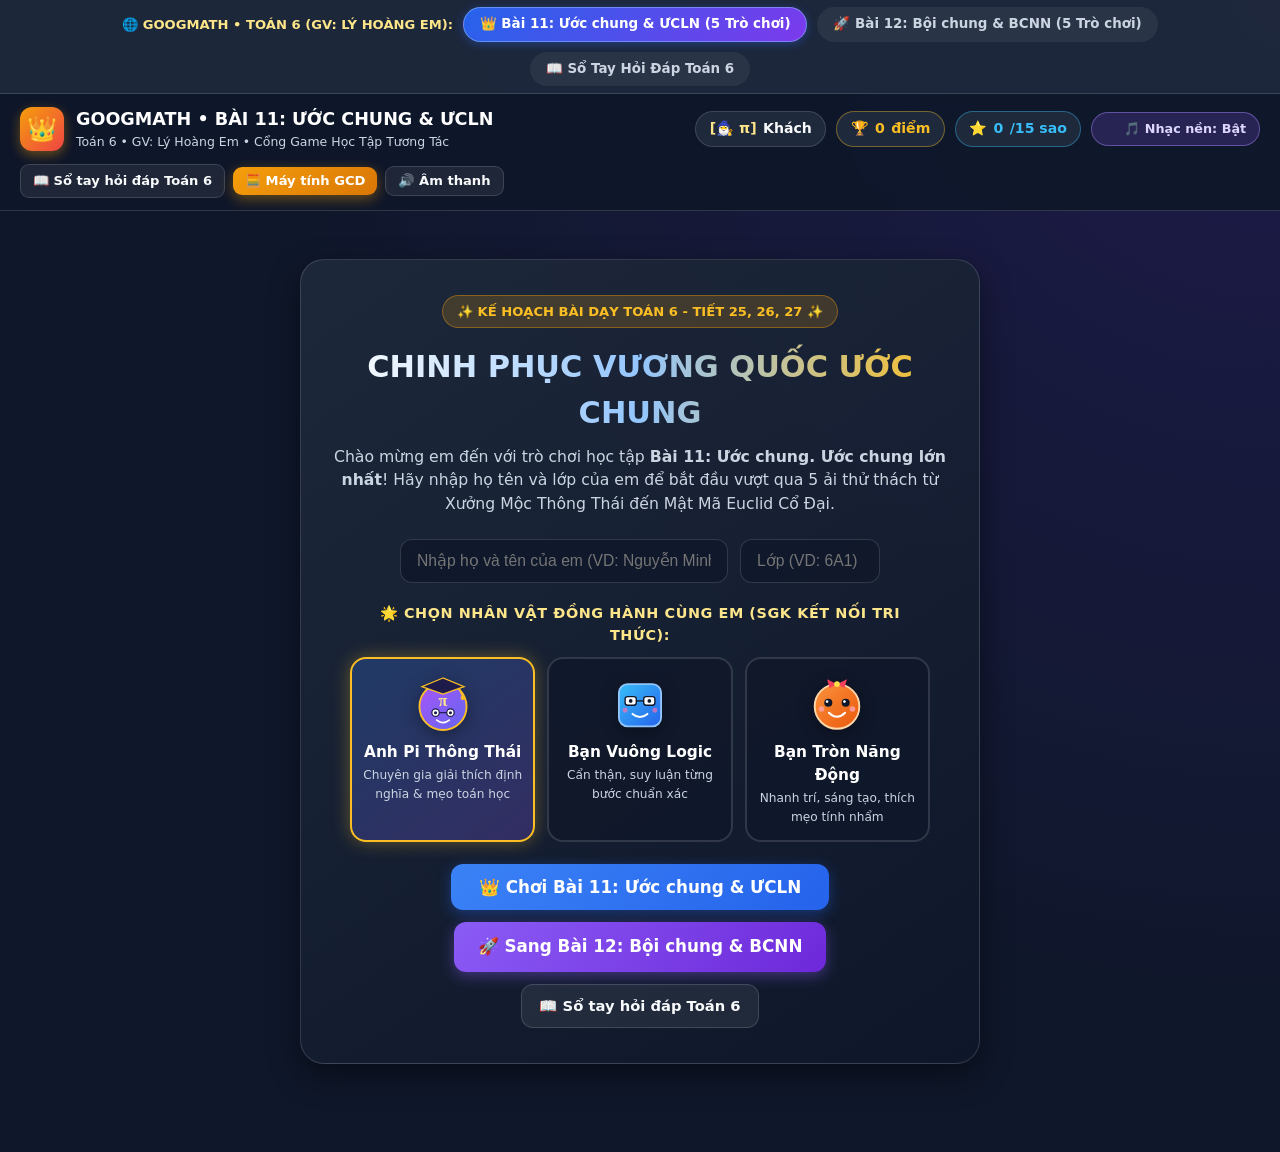
==== index.html @ f3b0d2ed "Deploy GOOGMATH Web App (Bài 11: ƯC, ƯCLN & Bài 12: BC, BCNN + Nhân vật Pi, Vuông, Tròn)" ====
<!DOCTYPE html>
<html lang="vi">
<head>
  <meta charset="UTF-8" />
  <meta name="viewport" content="width=device-width, initial-scale=1.0" />
  <title>GOOGMATH • Trò Chơi Toán 6 (Bài 11: Ước chung & ƯCLN | Bài 12: Bội chung & BCNN)</title>
  <link rel="stylesheet" href="styles.css" />
</head>
<body>
  <!-- Lesson Switcher Bar -->
  <nav class="lesson-switcher">
    <span style="font-size:0.82rem; color:#fde68a; font-weight:800;">🌐 GOOGMATH • TOÁN 6 (GV: LÝ HOÀNG EM):</span>
    <a href="index.html" class="lesson-tab active">👑 Bài 11: Ước chung & ƯCLN (5 Trò chơi)</a>
    <a href="bai12.html" class="lesson-tab">🚀 Bài 12: Bội chung & BCNN (5 Trò chơi)</a>
    <a href="sotay.html" class="lesson-tab">📖 Sổ Tay Hỏi Đáp Toán 6</a>
  </nav>

  <!-- Top HUD Bar -->
  <header class="hud-bar">
    <div class="brand" onclick="App.showMap()" style="cursor:pointer" title="Về Bản Đồ Chặng">
      <div class="brand-icon">👑</div>
      <div class="brand-text">
        <h1>GOOGMATH • BÀI 11: ƯỚC CHUNG & ƯCLN</h1>
        <p>Toán 6 • GV: Lý Hoàng Em • Cổng Game Học Tập Tương Tác</p>
      </div>
    </div>

    <div class="hud-stats">
      <div class="stat-pill" id="hud-player">👤 Khách</div>
      <div class="stat-pill score">🏆 <span id="hud-score">0</span> điểm</div>
      <div class="stat-pill stars">⭐ <span id="hud-stars">0</span>/15 sao</div>
      <div class="bgm-pill" id="bgm-pill" onclick="BGM.toggle()" title="Bật/Tắt nhạc nền của trò chơi">
        <div class="eq-bars">
          <span class="eq-bar"></span>
          <span class="eq-bar"></span>
          <span class="eq-bar"></span>
        </div>
        <span id="bgm-label">🎵 Nhạc nền: Bật</span>
      </div>
    </div>

    <div class="hud-actions">
      <a href="sotay.html" class="btn btn-outline btn-sm" style="text-decoration:none;">
        📖 Sổ tay hỏi đáp Toán 6
      </a>
      <button class="btn btn-accent btn-sm" onclick="App.toggleModal('casio-modal')">
        🧮 Máy tính GCD
      </button>
      <button class="btn btn-outline btn-sm" id="sound-toggle-btn" onclick="Sound.toggle()">
        🔊 Âm thanh
      </button>
    </div>
  </header>

  <!-- Main Content -->
  <main class="main-container">
    <!-- 1. Welcome / Login Screen -->
    <section id="screen-welcome" class="hero-card">
      <span class="hero-badge">✨ KẾ HOẠCH BÀI DẠY TOÁN 6 - TIẾT 25, 26, 27 ✨</span>
      <h2>CHINH PHỤC VƯƠNG QUỐC ƯỚC CHUNG</h2>
      <p>
        Chào mừng em đến với trò chơi học tập <strong>Bài 11: Ước chung. Ước chung lớn nhất</strong>!
        Hãy nhập họ tên và lớp của em để bắt đầu vượt qua 5 ải thử thách từ Xưởng Mộc Thông Thái đến Mật Mã Euclid Cổ Đại.
      </p>

      <div class="login-form">
        <input
          type="text"
          id="player-name-input"
          class="input-field"
          placeholder="Nhập họ và tên của em (VD: Nguyễn Minh An)..."
          maxlength="40"
        />
        <input
          type="text"
          id="player-class-input"
          class="input-field"
          placeholder="Lớp (VD: 6A1)"
          maxlength="12"
        />
      </div>

      <!-- Khung chọn nhân vật đồng hành Pi, Vuông, Tròn -->
      <div id="welcome-companion-slot"></div>

      <div style="display:flex; justify-content:center; gap:0.75rem; flex-wrap:wrap;">
        <button class="btn btn-primary" style="font-size:1.05rem; padding:0.8rem 1.75rem;" onclick="App.startGame()">
          👑 Chơi Bài 11: Ước chung & ƯCLN
        </button>
        <a href="bai12.html" class="btn btn-purple" style="font-size:1.05rem; padding:0.8rem 1.5rem; text-decoration:none;">
          🚀 Sang Bài 12: Bội chung & BCNN
        </a>
        <a href="sotay.html" class="btn btn-outline" style="text-decoration:none;">
          📖 Sổ tay hỏi đáp Toán 6
        </a>
      </div>
    </section>

    <!-- 2. World Map Screen -->
    <section id="screen-map" style="display:none;">
      <div class="map-header">
        <div>
          <h2 style="font-size:1.35rem; margin-bottom:0.2rem;">🗺️ Bản Đồ Bài 11: Ước Chung & ƯCLN (5 Trò Chơi)</h2>
          <p style="font-size:0.88rem; color:var(--text-muted);">
            Mỗi ải tương ứng với một hoạt động trong Kế hoạch bài dạy Bài 11 (SGK Toán 6 trang 44 – 48). Em có thể chuyển sang <strong>Bài 12</strong> bất cứ lúc nào!
          </p>
        </div>
        <div style="display:flex; gap:0.5rem; flex-wrap:wrap;">
          <a href="bai12.html" class="btn btn-purple btn-sm" style="text-decoration:none;">🚀 Chuyển sang Bài 12 (BC & BCNN)</a>
          <button class="btn btn-outline btn-sm" onclick="App.changePlayer()">✏️ Đổi tên & Nhân vật</button>
          <button class="btn btn-outline btn-sm" onclick="App.resetProgress()">🔄 Chơi lại từ đầu</button>
        </div>
      </div>

      <div class="quest-grid" id="quest-grid"></div>

      <!-- Certificate Container when all or some stages completed -->
      <div id="certificate-section"></div>
    </section>

    <!-- 3. Active Stage Screen -->
    <section id="screen-stage" class="stage-screen" style="display:none;">
      <div class="stage-topbar">
        <div style="display:flex; align-items:center; gap:0.65rem;">
          <button class="btn btn-outline btn-sm" onclick="App.showMap()">⬅ Bản đồ</button>
          <h2 id="stage-header-title" style="font-size:1.15rem;">Ải 1</h2>
        </div>
        <div class="stage-progress-pills" id="stage-sub-pills"></div>
      </div>

      <div id="stage-body"></div>
    </section>
  </main>

  <!-- Modal 1: Virtual Casio GCD Calculator (Năng lực số 5.2TC1b) -->
  <div class="modal-backdrop" id="casio-modal" onclick="if(event.target===this) App.toggleModal('casio-modal')">
    <div class="modal-card">
      <div style="display:flex; justify-content:space-between; align-items:center; margin-bottom:0.85rem;">
        <h3 style="color:#fbbf24;">🧮 Máy Tính Cầm Tay Ảo (Tìm nhanh ƯCLN - GCD)</h3>
        <button class="btn btn-outline btn-sm" onclick="App.toggleModal('casio-modal')">✖ Đóng</button>
      </div>
      <p style="font-size:0.86rem; color:var(--text-muted); margin-bottom:1rem;">
        <strong>Hướng dẫn Năng lực số (5.2TC1b):</strong> Trên máy tính cầm tay Casio fx-580VN X, để tìm <code>ƯCLN(a, b)</code> ta bấm <kbd>ALPHA</kbd> + <kbd>×</kbd> để hiện <code>GCD(</code>, sau đó nhập <code>a , b ) =</code>. Hãy thực hành ngay bên dưới!
      </p>

      <div class="casio-body">
        <div class="casio-header">
          <span><strong>CASIO</strong> fx-580VN X</span>
          <span>SIMULATOR • GCD</span>
        </div>
        <div class="casio-lcd">
          <div class="lcd-expr" id="casio-expr">GCD(36,84)</div>
          <div class="lcd-res" id="casio-res">12</div>
        </div>
        <div class="casio-keys">
          <button class="c-key gcd-btn" onclick="Casio.insert('GCD(')" title="ALPHA + × (GCD)">GCD(</button>
          <button class="c-key gcd-btn" onclick="Casio.insert(',')" title="Dấu phẩy ngăn cách">,</button>
          <button class="c-key" onclick="Casio.insert(')')">)</button>
          <button class="c-key ac-btn" onclick="Casio.clear()">AC</button>

          <button class="c-key" onclick="Casio.insert('7')">7</button>
          <button class="c-key" onclick="Casio.insert('8')">8</button>
          <button class="c-key" onclick="Casio.insert('9')">9</button>
          <button class="c-key" onclick="Casio.backspace()">⌫</button>

          <button class="c-key" onclick="Casio.insert('4')">4</button>
          <button class="c-key" onclick="Casio.insert('5')">5</button>
          <button class="c-key" onclick="Casio.insert('6')">6</button>
          <button class="c-key gcd-btn" onclick="Casio.quickExample(24,28)">VD 24,28</button>

          <button class="c-key" onclick="Casio.insert('1')">1</button>
          <button class="c-key" onclick="Casio.insert('2')">2</button>
          <button class="c-key" onclick="Casio.insert('3')">3</button>
          <button class="c-key gcd-btn" onclick="Casio.quickExample(72,96)">VD 72,96</button>

          <button class="c-key" onclick="Casio.insert('0')" style="grid-column: span 2;">0</button>
          <button class="c-key eq-btn" onclick="Casio.evaluate()" style="grid-column: span 2;">= KẾT QUẢ</button>
        </div>
      </div>
    </div>
  </div>

  <!-- Modal 2: Knowledge Handbook (Sổ tay kiến thức Bài 11) -->
  <div class="modal-backdrop" id="handbook-modal" onclick="if(event.target===this) App.toggleModal('handbook-modal')">
    <div class="modal-card">
      <div style="display:flex; justify-content:space-between; align-items:center; margin-bottom:0.85rem;">
        <h3 style="color:#60a5fa;">📖 Sổ Tay Kiến Thức Bài 11: Ước chung & ƯCLN</h3>
        <button class="btn btn-outline btn-sm" onclick="App.toggleModal('handbook-modal')">✖ Đóng</button>
      </div>

      <div style="font-size:0.92rem; display:flex; flex-direction:column; gap:0.85rem;">
        <div class="step-card">
          <h4>1. Ước chung (ƯC) và Ước chung lớn nhất (ƯCLN)</h4>
          <p>• <strong>Ước chung</strong> của hai hay nhiều số là ước của tất cả các số đó.</p>
          <p>• <strong>Ước chung lớn nhất</strong> của hai hay nhiều số là số lớn nhất trong tập hợp các ước chung của các số đó.</p>
          <p>• <strong>Trường hợp đặc biệt:</strong></p>
          <p>&nbsp;&nbsp;+ Nếu <code>a ⋮ b</code> thì <code>ƯCLN(a, b) = b</code> (Ví dụ: <code>ƯCLN(90, 10) = 10</code>).</p>
          <p>&nbsp;&nbsp;+ <code>ƯCLN(a, 1) = 1</code> và <code>ƯCLN(a, b, 1) = 1</code>.</p>
        </div>

        <div class="step-card">
          <h4>2. Ba bước tìm ƯCLN bằng cách phân tích ra thừa số nguyên tố</h4>
          <p>• <strong>Bước 1:</strong> Phân tích mỗi số ra thừa số nguyên tố.</p>
          <p>• <strong>Bước 2:</strong> Chọn ra các thừa số nguyên tố <strong>chung</strong>.</p>
          <p>• <strong>Bước 3:</strong> Lập tích các thừa số đã chọn, mỗi thừa số lấy với <strong>số mũ nhỏ nhất</strong> của nó. Tích đó là ƯCLN phải tìm.</p>
          <p style="margin-top:0.35rem; color:#fbbf24;">💡 <em>Cách tìm ƯC từ ƯCLN:</em> Tìm ƯCLN rồi tìm các ước của ƯCLN đó!</p>
        </div>

        <div class="step-card">
          <h4>3. Rút gọn về phân số tối giản & Hai số nguyên tố cùng nhau</h4>
          <p>• Hai số có <code>ƯCLN(a, b) = 1</code> gọi là <strong>hai số nguyên tố cùng nhau</strong>.</p>
          <p>• Phân số <code>a/b</code> là <strong>phân số tối giản</strong> nếu <code>ƯCLN(a, b) = 1</code>.</p>
          <p>• Để đưa một phân số chưa tối giản về tối giản, ta <strong>chia cả tử và mẫu cho ƯCLN của chúng</strong>.</p>
        </div>
      </div>
    </div>
  </div>

  <script src="characters.js"></script>
  <script src="game.js"></script>
</body>
</html>
---- styles.css ----
:root {
  --bg-dark: #0f172a;
  --bg-card: #1e293b;
  --bg-card-light: #334155;
  --primary: #3b82f6;
  --primary-hover: #2563eb;
  --accent: #f59e0b;
  --accent-hover: #d97706;
  --success: #10b981;
  --danger: #ef4444;
  --purple: #8b5cf6;
  --cyan: #06b6d4;
  --text-main: #f8fafc;
  --text-muted: #cbd5e1;
  --border-color: rgba(255, 255, 255, 0.14);
  --shadow-lg: 0 12px 32px rgba(0, 0, 0, 0.45);
  --radius-lg: 18px;
  --radius-md: 12px;
}

* {
  box-sizing: border-box;
  margin: 0;
  padding: 0;
}

body {
  font-family: 'Segoe UI', system-ui, -apple-system, sans-serif;
  background: radial-gradient(circle at top right, #1e1b4b, #0f172a 60%);
  color: var(--text-main);
  min-height: 100vh;
  line-height: 1.5;
  overflow-x: hidden;
}

/* Header / HUD */
.hud-bar {
  position: sticky;
  top: 0;
  z-index: 100;
  background: rgba(15, 23, 42, 0.92);
  backdrop-filter: blur(12px);
  border-bottom: 1px solid var(--border-color);
  padding: 0.75rem 1.25rem;
  display: flex;
  align-items: center;
  justify-content: space-between;
  flex-wrap: wrap;
  gap: 0.75rem;
}

.brand {
  display: flex;
  align-items: center;
  gap: 0.75rem;
}

.brand-icon {
  width: 44px;
  height: 44px;
  border-radius: 12px;
  background: linear-gradient(135deg, #f59e0b, #ef4444);
  display: flex;
  align-items: center;
  justify-content: center;
  font-size: 1.5rem;
  box-shadow: 0 4px 12px rgba(245, 158, 11, 0.4);
}

.brand-text h1 {
  font-size: 1.1rem;
  font-weight: 800;
  color: #fff;
}

.brand-text p {
  font-size: 0.78rem;
  color: var(--text-muted);
}

.hud-stats {
  display: flex;
  align-items: center;
  gap: 0.6rem;
  flex-wrap: wrap;
}

.stat-pill {
  background: var(--bg-card);
  border: 1px solid var(--border-color);
  padding: 0.4rem 0.85rem;
  border-radius: 999px;
  font-size: 0.88rem;
  font-weight: 700;
  display: flex;
  align-items: center;
  gap: 0.4rem;
}

.stat-pill.score {
  color: #fbbf24;
  border-color: rgba(251, 191, 36, 0.4);
}

.stat-pill.stars {
  color: #38bdf8;
  border-color: rgba(56, 189, 248, 0.4);
}

.hud-actions {
  display: flex;
  align-items: center;
  gap: 0.5rem;
}

.btn {
  border: none;
  cursor: pointer;
  font-family: inherit;
  font-weight: 700;
  border-radius: var(--radius-md);
  padding: 0.6rem 1.1rem;
  font-size: 0.92rem;
  transition: all 0.2s ease;
  display: inline-flex;
  align-items: center;
  justify-content: center;
  gap: 0.45rem;
  color: #fff;
}

.btn:active {
  transform: translateY(1px);
}

.btn-primary {
  background: linear-gradient(135deg, #3b82f6, #2563eb);
  box-shadow: 0 4px 14px rgba(37, 99, 235, 0.4);
}

.btn-primary:hover {
  background: linear-gradient(135deg, #60a5fa, #3b82f6);
}

.btn-accent {
  background: linear-gradient(135deg, #f59e0b, #d97706);
  box-shadow: 0 4px 14px rgba(245, 158, 11, 0.4);
}

.btn-accent:hover {
  background: linear-gradient(135deg, #fbbf24, #f59e0b);
}

.btn-success {
  background: linear-gradient(135deg, #10b981, #059669);
  box-shadow: 0 4px 14px rgba(16, 185, 129, 0.4);
}

.btn-purple {
  background: linear-gradient(135deg, #8b5cf6, #6d28d9);
  box-shadow: 0 4px 14px rgba(139, 92, 246, 0.4);
}

.btn-outline {
  background: rgba(255, 255, 255, 0.07);
  border: 1px solid var(--border-color);
  color: var(--text-main);
}

.btn-outline:hover {
  background: rgba(255, 255, 255, 0.15);
}

.btn-sm {
  padding: 0.4rem 0.75rem;
  font-size: 0.82rem;
  border-radius: 9px;
}

/* Main Container */
.main-container {
  max-width: 1080px;
  margin: 0 auto;
  padding: 1.5rem 1rem 4rem;
}

/* Welcome / Login Screen */
.hero-card {
  background: linear-gradient(145deg, rgba(30, 41, 59, 0.95), rgba(15, 23, 42, 0.95));
  border: 1px solid var(--border-color);
  border-radius: 24px;
  padding: 2.2rem 1.8rem;
  box-shadow: var(--shadow-lg);
  text-align: center;
  max-width: 680px;
  margin: 1.5rem auto;
  position: relative;
  overflow: hidden;
}

.hero-badge {
  display: inline-block;
  background: rgba(245, 158, 11, 0.18);
  color: #fbbf24;
  border: 1px solid rgba(245, 158, 11, 0.4);
  padding: 0.35rem 0.9rem;
  border-radius: 999px;
  font-size: 0.82rem;
  font-weight: 700;
  margin-bottom: 1rem;
}

.hero-card h2 {
  font-size: 1.9rem;
  margin-bottom: 0.6rem;
  background: linear-gradient(90deg, #fff, #93c5fd, #fbbf24);
  -webkit-background-clip: text;
  -webkit-text-fill-color: transparent;
}

.hero-card p {
  color: var(--text-muted);
  margin-bottom: 1.5rem;
  font-size: 0.98rem;
}

.login-form {
  display: grid;
  grid-template-columns: 1fr 140px;
  gap: 0.75rem;
  max-width: 480px;
  margin: 0 auto 1.25rem;
}

@media (max-width: 520px) {
  .login-form {
    grid-template-columns: 1fr;
  }
}

.input-field {
  background: rgba(15, 23, 42, 0.8);
  border: 1.5px solid var(--border-color);
  color: #fff;
  padding: 0.75rem 1rem;
  border-radius: var(--radius-md);
  font-size: 0.98rem;
  outline: none;
  transition: border-color 0.2s;
}

.input-field:focus {
  border-color: var(--primary);
}

/* World Map / Quest Nodes */
.map-header {
  display: flex;
  align-items: center;
  justify-content: space-between;
  flex-wrap: wrap;
  gap: 1rem;
  margin-bottom: 1.25rem;
  background: rgba(30, 41, 59, 0.75);
  padding: 1rem 1.25rem;
  border-radius: var(--radius-lg);
  border: 1px solid var(--border-color);
}

.quest-grid {
  display: grid;
  grid-template-columns: repeat(auto-fit, minmax(290px, 1fr));
  gap: 1.15rem;
}

.quest-card {
  background: var(--bg-card);
  border: 1.5px solid var(--border-color);
  border-radius: var(--radius-lg);
  padding: 1.35rem;
  display: flex;
  flex-direction: column;
  justify-content: space-between;
  transition: transform 0.22s ease, border-color 0.22s ease, box-shadow 0.22s ease;
  position: relative;
  overflow: hidden;
}

.quest-card:hover {
  transform: translateY(-4px);
  border-color: rgba(96, 165, 250, 0.6);
  box-shadow: 0 10px 25px rgba(0, 0, 0, 0.35);
}

.quest-card.completed {
  border-color: rgba(16, 185, 129, 0.6);
}

.quest-top {
  display: flex;
  align-items: flex-start;
  justify-content: space-between;
  gap: 0.75rem;
  margin-bottom: 0.85rem;
}

.quest-icon {
  width: 52px;
  height: 52px;
  border-radius: 14px;
  display: flex;
  align-items: center;
  justify-content: center;
  font-size: 1.7rem;
  flex-shrink: 0;
}

.quest-tag {
  font-size: 0.73rem;
  font-weight: 800;
  text-transform: uppercase;
  letter-spacing: 0.04em;
  padding: 0.25rem 0.65rem;
  border-radius: 999px;
  background: rgba(255, 255, 255, 0.08);
  color: #93c5fd;
}

.quest-title {
  font-size: 1.15rem;
  font-weight: 800;
  margin-bottom: 0.4rem;
}

.quest-desc {
  font-size: 0.88rem;
  color: var(--text-muted);
  margin-bottom: 1rem;
}

.quest-footer {
  display: flex;
  align-items: center;
  justify-content: space-between;
  padding-top: 0.85rem;
  border-top: 1px solid rgba(255, 255, 255, 0.08);
}

.star-display {
  font-size: 1.1rem;
  letter-spacing: 2px;
}

/* Stage Screen */
.stage-screen {
  background: var(--bg-card);
  border: 1px solid var(--border-color);
  border-radius: 22px;
  padding: 1.5rem;
  box-shadow: var(--shadow-lg);
}

.stage-topbar {
  display: flex;
  align-items: center;
  justify-content: space-between;
  flex-wrap: wrap;
  gap: 0.75rem;
  padding-bottom: 1rem;
  margin-bottom: 1.25rem;
  border-bottom: 1px solid var(--border-color);
}

.stage-progress-pills {
  display: flex;
  gap: 0.4rem;
  flex-wrap: wrap;
}

.sub-pill {
  padding: 0.3rem 0.75rem;
  border-radius: 999px;
  font-size: 0.8rem;
  font-weight: 700;
  background: rgba(255, 255, 255, 0.07);
  color: var(--text-muted);
  cursor: pointer;
  border: 1px solid transparent;
}

.sub-pill.active {
  background: rgba(59, 130, 246, 0.25);
  color: #93c5fd;
  border-color: #3b82f6;
}

.sub-pill.done {
  background: rgba(16, 185, 129, 0.22);
  color: #6ee7b7;
  border-color: #10b981;
}

/* Story / Instruction Box */
.story-box {
  background: rgba(15, 23, 42, 0.65);
  border-left: 4px solid var(--accent);
  border-radius: var(--radius-md);
  padding: 1rem 1.2rem;
  margin-bottom: 1.25rem;
}

.story-box h3 {
  font-size: 1.08rem;
  color: #fbbf24;
  margin-bottom: 0.35rem;
  display: flex;
  align-items: center;
  gap: 0.45rem;
}

.story-box p {
  font-size: 0.95rem;
  color: #e2e8f0;
}

/* Interactive Wood Cutter (Stage 1) */
.wood-workshop {
  background: rgba(15, 23, 42, 0.75);
  border: 1px solid var(--border-color);
  border-radius: var(--radius-lg);
  padding: 1.25rem;
  margin-bottom: 1.25rem;
}

.saw-selector {
  display: flex;
  flex-wrap: wrap;
  gap: 0.55rem;
  margin: 0.75rem 0 1.25rem;
}

.saw-btn {
  background: #334155;
  border: 2px solid rgba(255, 255, 255, 0.15);
  color: #fff;
  padding: 0.55rem 0.95rem;
  border-radius: 10px;
  font-weight: 700;
  cursor: pointer;
  transition: all 0.18s;
}

.saw-btn:hover {
  border-color: #fbbf24;
  transform: translateY(-2px);
}

.saw-btn.selected {
  background: linear-gradient(135deg, #f59e0b, #d97706);
  border-color: #fde68a;
}

.saw-btn.valid-found {
  border-color: #10b981;
  box-shadow: 0 0 10px rgba(16, 185, 129, 0.35);
}

.log-row {
  margin-bottom: 1rem;
}

.log-label {
  font-size: 0.9rem;
  font-weight: 700;
  margin-bottom: 0.35rem;
  display: flex;
  justify-content: space-between;
}

.wood-bar {
  display: flex;
  height: 44px;
  background: #451a03;
  border-radius: 8px;
  overflow: hidden;
  border: 2px solid #78350f;
}

.wood-piece {
  background: linear-gradient(180deg, #d97706, #b45309);
  border-right: 2px dashed #fde68a;
  display: flex;
  align-items: center;
  justify-content: center;
  font-size: 0.78rem;
  font-weight: 800;
  color: #fffbeb;
  transition: all 0.3s ease;
}

.wood-rem {
  background: repeating-linear-gradient(
    45deg,
    #dc2626,
    #dc2626 8px,
    #991b1b 8px,
    #991b1b 16px
  );
  display: flex;
  align-items: center;
  justify-content: center;
  font-size: 0.75rem;
  font-weight: 800;
  color: #fff;
}

/* Number Chips & Venn Diagram (Stage 2) */
.chip-grid {
  display: flex;
  flex-wrap: wrap;
  gap: 0.55rem;
  margin: 0.75rem 0 1.1rem;
}

.num-chip {
  min-width: 48px;
  height: 44px;
  padding: 0 0.75rem;
  border-radius: 11px;
  background: #334155;
  border: 2px solid rgba(255, 255, 255, 0.15);
  color: #fff;
  font-weight: 800;
  font-size: 1rem;
  display: inline-flex;
  align-items: center;
  justify-content: center;
  cursor: pointer;
  user-select: none;
  transition: all 0.15s;
}

.num-chip:hover {
  border-color: #60a5fa;
  transform: scale(1.05);
}

.num-chip.active {
  background: linear-gradient(135deg, #3b82f6, #1d4ed8);
  border-color: #93c5fd;
  box-shadow: 0 0 12px rgba(59, 130, 246, 0.5);
}

.num-chip.common-active {
  background: linear-gradient(135deg, #f59e0b, #b45309);
  border-color: #fde68a;
}

/* Prime Factorization Lab (Stage 3) */
.step-card {
  background: rgba(15, 23, 42, 0.65);
  border: 1px solid var(--border-color);
  border-radius: var(--radius-md);
  padding: 1.1rem;
  margin-bottom: 1rem;
}

.step-card h4 {
  color: #93c5fd;
  margin-bottom: 0.6rem;
  font-size: 1rem;
}

.formula-row {
  display: flex;
  align-items: center;
  flex-wrap: wrap;
  gap: 0.5rem;
  font-size: 1.1rem;
  font-weight: 700;
  margin: 0.5rem 0;
}

.exp-input {
  width: 64px;
  text-align: center;
  padding: 0.45rem;
  border-radius: 8px;
  border: 2px solid #475569;
  background: #0f172a;
  color: #fbbf24;
  font-size: 1rem;
  font-weight: 800;
}

.exp-input:focus {
  border-color: #3b82f6;
  outline: none;
}

/* Multiple Choice Options */
.options-grid {
  display: grid;
  grid-template-columns: repeat(auto-fit, minmax(220px, 1fr));
  gap: 0.75rem;
  margin: 1rem 0;
}

.option-btn {
  background: rgba(51, 65, 85, 0.7);
  border: 2px solid var(--border-color);
  color: #fff;
  padding: 0.9rem 1rem;
  border-radius: var(--radius-md);
  font-size: 0.98rem;
  font-weight: 700;
  text-align: left;
  cursor: pointer;
  transition: all 0.18s;
}

.option-btn:hover:not(:disabled) {
  border-color: #60a5fa;
  background: rgba(59, 130, 246, 0.18);
}

.option-btn.selected {
  border-color: #3b82f6;
  background: rgba(59, 130, 246, 0.28);
}

.option-btn.correct {
  border-color: #10b981;
  background: rgba(16, 185, 129, 0.25);
}

.option-btn.wrong {
  border-color: #ef4444;
  background: rgba(239, 68, 68, 0.25);
}

/* Feedback Banner */
.feedback-box {
  margin-top: 1rem;
  padding: 1rem 1.2rem;
  border-radius: var(--radius-md);
  font-weight: 600;
  display: none;
}

.feedback-box.show {
  display: block;
  animation: fadeIn 0.25s ease;
}

.feedback-box.ok {
  background: rgba(16, 185, 129, 0.18);
  border: 1px solid #10b981;
  color: #a7f3d0;
}

.feedback-box.err {
  background: rgba(239, 68, 68, 0.18);
  border: 1px solid #ef4444;
  color: #fecaca;
}

/* Modals (Casio GCD Calculator & Handbook) */
.modal-backdrop {
  position: fixed;
  inset: 0;
  background: rgba(0, 0, 0, 0.72);
  backdrop-filter: blur(5px);
  z-index: 200;
  display: none;
  align-items: center;
  justify-content: center;
  padding: 1rem;
}

.modal-backdrop.open {
  display: flex;
}

.modal-card {
  background: #1e293b;
  border: 1px solid var(--border-color);
  border-radius: 20px;
  max-width: 560px;
  width: 100%;
  max-height: 90vh;
  overflow-y: auto;
  padding: 1.5rem;
  box-shadow: var(--shadow-lg);
}

/* Virtual Casio Calculator */
.casio-body {
  background: #111827;
  border: 3px solid #374151;
  border-radius: 20px;
  padding: 1.2rem;
  max-width: 350px;
  margin: 0 auto;
  box-shadow: inset 0 2px 6px rgba(255,255,255,0.08), 0 12px 24px rgba(0,0,0,0.5);
}

.casio-header {
  display: flex;
  justify-content: space-between;
  align-items: center;
  font-size: 0.78rem;
  color: #9ca3af;
  margin-bottom: 0.6rem;
}

.casio-lcd {
  background: #d1fae5;
  color: #064e3b;
  font-family: 'Courier New', monospace;
  border-radius: 10px;
  padding: 0.75rem;
  min-height: 76px;
  margin-bottom: 0.9rem;
  border: 3px solid #374151;
  display: flex;
  flex-direction: column;
  justify-content: space-between;
}

.lcd-expr {
  font-size: 0.95rem;
  font-weight: 700;
  word-break: break-all;
}

.lcd-res {
  font-size: 1.35rem;
  font-weight: 900;
  text-align: right;
}

.casio-keys {
  display: grid;
  grid-template-columns: repeat(4, 1fr);
  gap: 0.45rem;
}

.c-key {
  padding: 0.65rem 0.3rem;
  border-radius: 8px;
  border: none;
  background: #374151;
  color: #fff;
  font-weight: 700;
  font-size: 0.9rem;
  cursor: pointer;
}

.c-key:hover {
  background: #4b5563;
}

.c-key.gcd-btn {
  background: #b45309;
  color: #fef3c7;
}

.c-key.eq-btn {
  background: #2563eb;
}

.c-key.ac-btn {
  background: #dc2626;
}

/* Certificate Card */
.cert-card {
  background: linear-gradient(135deg, #1e1b4b, #0f172a);
  border: 3px double #fbbf24;
  border-radius: 22px;
  padding: 2rem 1.5rem;
  text-align: center;
  margin-top: 1.5rem;
  box-shadow: 0 0 35px rgba(245, 158, 11, 0.25);
}

.cert-title {
  color: #fbbf24;
  font-size: 1.65rem;
  font-weight: 900;
  text-transform: uppercase;
  letter-spacing: 1px;
  margin: 0.5rem 0;
}

/* Euclid Machine */
.euclid-step {
  background: rgba(30, 41, 59, 0.9);
  border: 1px solid rgba(56, 189, 248, 0.35);
  padding: 0.85rem 1rem;
  border-radius: 12px;
  margin-bottom: 0.65rem;
  display: flex;
  align-items: center;
  justify-content: space-between;
  flex-wrap: wrap;
  gap: 0.5rem;
}

/* Lesson Switcher Bar */
.lesson-switcher {
  background: rgba(30, 41, 59, 0.95);
  border-bottom: 1px solid var(--border-color);
  padding: 0.45rem 1rem;
  display: flex;
  align-items: center;
  justify-content: center;
  gap: 0.65rem;
  flex-wrap: wrap;
}

.lesson-tab {
  text-decoration: none;
  padding: 0.38rem 0.95rem;
  border-radius: 999px;
  font-size: 0.84rem;
  font-weight: 800;
  color: var(--text-muted);
  background: rgba(255, 255, 255, 0.06);
  border: 1px solid transparent;
  transition: all 0.2s;
  display: inline-flex;
  align-items: center;
  gap: 0.4rem;
}

.lesson-tab:hover {
  color: #fff;
  background: rgba(255, 255, 255, 0.12);
}

.lesson-tab.active {
  color: #fff;
  background: linear-gradient(135deg, #2563eb, #7c3aed);
  border-color: rgba(147, 197, 253, 0.5);
  box-shadow: 0 2px 10px rgba(37, 99, 235, 0.4);
}

/* Music Equalizer Indicator */
.bgm-pill {
  background: rgba(139, 92, 246, 0.2);
  border: 1px solid rgba(167, 139, 250, 0.45);
  color: #ddd6fe;
  padding: 0.38rem 0.8rem;
  border-radius: 999px;
  font-size: 0.8rem;
  font-weight: 700;
  display: inline-flex;
  align-items: center;
  gap: 0.4rem;
  cursor: pointer;
}

.bgm-pill.muted {
  background: rgba(100, 116, 139, 0.2);
  border-color: rgba(148, 163, 184, 0.3);
  color: #94a3b8;
}

.eq-bars {
  display: inline-flex;
  align-items: flex-end;
  gap: 2px;
  height: 12px;
}

.eq-bar {
  width: 3px;
  background: #a78bfa;
  border-radius: 2px;
  animation: eqBounce 0.6s infinite ease-in-out alternate;
}

.eq-bar:nth-child(2) { animation-delay: 0.2s; }
.eq-bar:nth-child(3) { animation-delay: 0.4s; }

.bgm-pill.muted .eq-bar {
  animation: none;
  height: 3px !important;
  background: #64748b;
}

@keyframes eqBounce {
  0% { height: 3px; }
  100% { height: 12px; }
}

/* Bai 12 - Stage 1: Supermarket Party Game */
.party-shop {
  display: grid;
  grid-template-columns: repeat(auto-fit, minmax(260px, 1fr));
  gap: 1rem;
  margin-bottom: 1.15rem;
}

.shop-counter {
  background: rgba(15, 23, 42, 0.78);
  border: 1.5px solid var(--border-color);
  border-radius: var(--radius-lg);
  padding: 1.15rem;
  text-align: center;
}

.item-packs {
  display: flex;
  flex-wrap: wrap;
  gap: 0.45rem;
  justify-content: center;
  min-height: 58px;
  margin: 0.75rem 0;
  padding: 0.5rem;
  background: rgba(255, 255, 255, 0.04);
  border-radius: 12px;
}

.pack-box {
  background: linear-gradient(135deg, #1e293b, #334155);
  border: 1px solid rgba(255, 255, 255, 0.2);
  border-radius: 10px;
  padding: 0.35rem 0.6rem;
  font-size: 0.82rem;
  font-weight: 700;
  display: flex;
  align-items: center;
  gap: 0.25rem;
  animation: fadeIn 0.2s ease;
}

/* Bai 12 - Stage 2: Frog Number Line Pond */
.pond-grid {
  display: grid;
  grid-template-columns: repeat(auto-fill, minmax(66px, 1fr));
  gap: 0.5rem;
  margin: 0.85rem 0 1.15rem;
}

.lily-pad {
  background: rgba(16, 185, 129, 0.14);
  border: 2px solid rgba(16, 185, 129, 0.35);
  border-radius: 50% 50% 45% 50%;
  padding: 0.55rem 0.3rem;
  text-align: center;
  cursor: pointer;
  transition: all 0.18s;
  user-select: none;
}

.lily-pad:hover {
  transform: translateY(-3px);
  border-color: #34d399;
}

.lily-pad.selected-common {
  background: linear-gradient(135deg, #f59e0b, #d97706);
  border-color: #fef08a;
  box-shadow: 0 0 14px rgba(245, 158, 11, 0.5);
}

.lily-num {
  font-weight: 900;
  font-size: 0.98rem;
  color: #fff;
}

.lily-frogs {
  font-size: 0.82rem;
  min-height: 18px;
}

/* Bai 12 - Stage 3: Factory Maintenance Timeline */
.timeline-grid {
  display: grid;
  grid-template-columns: repeat(auto-fill, minmax(52px, 1fr));
  gap: 0.4rem;
  margin: 0.85rem 0;
}

.month-cell {
  background: #0f172a;
  border: 1px solid rgba(255, 255, 255, 0.12);
  border-radius: 8px;
  padding: 0.4rem 0.2rem;
  text-align: center;
  font-size: 0.78rem;
}

.month-cell.both-machines {
  background: rgba(16, 185, 129, 0.25);
  border: 2px solid #10b981;
  box-shadow: 0 0 10px rgba(16, 185, 129, 0.4);
}

/* ==========================================================================
   NHÂN VẬT ĐỒNG HÀNH SGK KẾT NỐI TRI THỨC: PI, VUÔNG, TRÒN
   ========================================================================== */
.companion-picker {
  margin: 1rem auto 1.4rem;
  max-width: 580px;
}

.companion-picker-title {
  font-size: 0.9rem;
  font-weight: 800;
  color: #fde68a;
  margin-bottom: 0.65rem;
  text-transform: uppercase;
  letter-spacing: 0.04em;
}

.companion-grid {
  display: grid;
  grid-template-columns: repeat(3, 1fr);
  gap: 0.75rem;
}

@media (max-width: 560px) {
  .companion-grid {
    grid-template-columns: 1fr;
  }
}

.companion-card {
  background: rgba(15, 23, 42, 0.8);
  border: 2px solid var(--border-color);
  border-radius: 16px;
  padding: 0.85rem 0.65rem;
  cursor: pointer;
  transition: all 0.2s ease;
  text-align: center;
}

.companion-card:hover {
  transform: translateY(-3px);
  border-color: rgba(147, 197, 253, 0.6);
}

.companion-card.selected {
  background: linear-gradient(145deg, rgba(59, 130, 246, 0.25), rgba(139, 92, 246, 0.25));
  border-color: #fbbf24;
  box-shadow: 0 0 18px rgba(251, 191, 36, 0.35);
}

.char-avatar-svg {
  width: 62px;
  height: 62px;
  margin: 0 auto 0.4rem;
  display: block;
  filter: drop-shadow(0 4px 8px rgba(0, 0, 0, 0.35));
  animation: charFloat 2.8s infinite ease-in-out alternate;
}

@keyframes charFloat {
  0% { transform: translateY(0px); }
  100% { transform: translateY(-4px); }
}

.companion-name {
  font-weight: 800;
  font-size: 0.96rem;
  color: #fff;
}

.companion-role {
  font-size: 0.76rem;
  color: var(--text-muted);
  margin-top: 0.15rem;
}

/* Khung Hội Thoại Nhân Vật Pi - Vuông - Tròn trong từng ải */
.mascot-dialogue-box {
  background: linear-gradient(135deg, rgba(30, 41, 59, 0.95), rgba(15, 23, 42, 0.92));
  border: 1px solid rgba(147, 197, 253, 0.3);
  border-radius: 18px;
  padding: 1rem 1.15rem;
  margin-bottom: 1.25rem;
  box-shadow: 0 8px 20px rgba(0, 0, 0, 0.25);
}

.mascot-dialogue-header {
  display: flex;
  align-items: center;
  justify-content: space-between;
  flex-wrap: wrap;
  gap: 0.5rem;
  margin-bottom: 0.75rem;
  padding-bottom: 0.5rem;
  border-bottom: 1px dashed rgba(255, 255, 255, 0.12);
}

.mascot-dialogue-title {
  font-size: 0.82rem;
  font-weight: 800;
  color: #93c5fd;
  text-transform: uppercase;
  letter-spacing: 0.04em;
}

.mascot-chat-list {
  display: flex;
  flex-direction: column;
  gap: 0.65rem;
}

.mascot-chat-item {
  display: flex;
  align-items: flex-start;
  gap: 0.75rem;
  background: rgba(255, 255, 255, 0.04);
  border-radius: 14px;
  padding: 0.65rem 0.85rem;
  border-left: 4px solid transparent;
  animation: fadeIn 0.25s ease;
}

.mascot-chat-item.char-vuong {
  border-left-color: #3b82f6;
}

.mascot-chat-item.char-tron {
  border-left-color: #f97316;
}

.mascot-chat-item.char-pi {
  border-left-color: #a855f7;
  background: rgba(168, 85, 247, 0.1);
}

.mascot-chat-avatar {
  width: 46px;
  height: 46px;
  flex-shrink: 0;
}

.mascot-chat-content {
  flex: 1;
  font-size: 0.92rem;
}

.mascot-speaker-badge {
  font-weight: 800;
  font-size: 0.82rem;
  margin-bottom: 0.15rem;
  display: inline-block;
}

.char-vuong .mascot-speaker-badge { color: #60a5fa; }
.char-tron .mascot-speaker-badge { color: #fb923c; }
.char-pi .mascot-speaker-badge { color: #c084fc; }

.mascot-hint-banner {
  margin-top: 0.7rem;
  padding: 0.7rem 0.95rem;
  border-radius: 12px;
  background: rgba(245, 158, 11, 0.16);
  border: 1px solid rgba(245, 158, 11, 0.45);
  color: #fef3c7;
  font-size: 0.88rem;
  display: none;
}

.mascot-hint-banner.show {
  display: flex;
  align-items: center;
  gap: 0.65rem;
  animation: fadeIn 0.2s ease;
}

@keyframes fadeIn {
  from { opacity: 0; transform: translateY(5px); }
  to { opacity: 1; transform: translateY(0); }
}
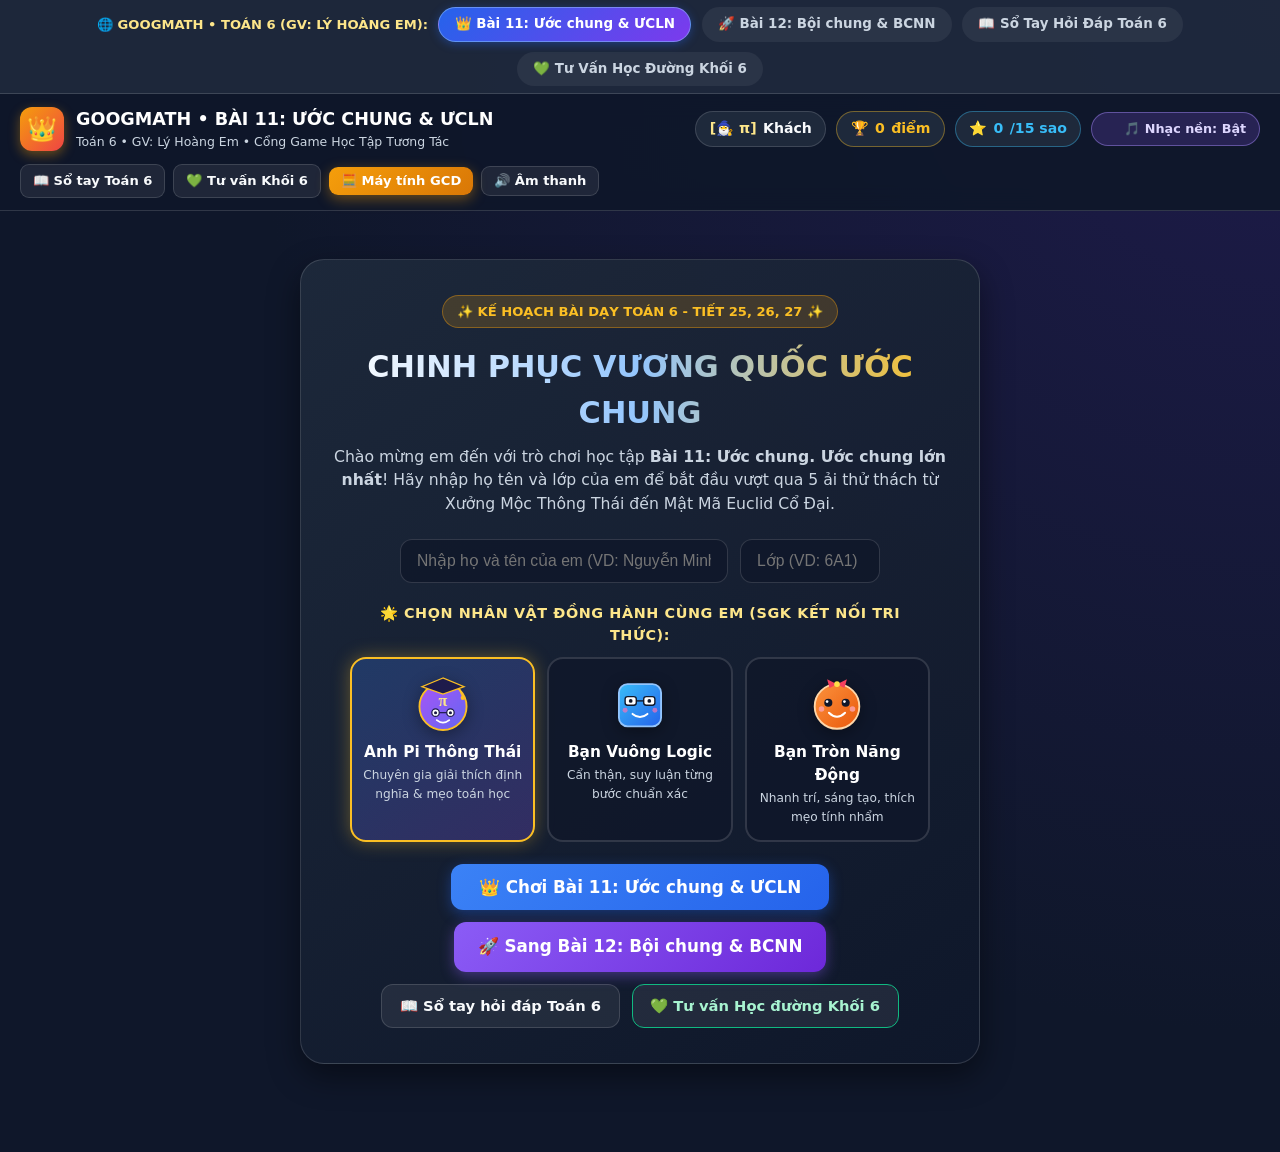
==== commit ec741e52: "Deploy GOOGMATH Web App (Bài 11: ƯC, ƯCLN & Bài 12: BC, BCNN + Nhân vật Pi, Vuông, Tròn)" ====
--- a/index.html
+++ b/index.html
@@ -10,9 +10,10 @@
   <!-- Lesson Switcher Bar -->
   <nav class="lesson-switcher">
     <span style="font-size:0.82rem; color:#fde68a; font-weight:800;">🌐 GOOGMATH • TOÁN 6 (GV: LÝ HOÀNG EM):</span>
-    <a href="index.html" class="lesson-tab active">👑 Bài 11: Ước chung & ƯCLN (5 Trò chơi)</a>
-    <a href="bai12.html" class="lesson-tab">🚀 Bài 12: Bội chung & BCNN (5 Trò chơi)</a>
+    <a href="index.html" class="lesson-tab active">👑 Bài 11: Ước chung & ƯCLN</a>
+    <a href="bai12.html" class="lesson-tab">🚀 Bài 12: Bội chung & BCNN</a>
     <a href="sotay.html" class="lesson-tab">📖 Sổ Tay Hỏi Đáp Toán 6</a>
+    <a href="tuvan.html" class="lesson-tab">💚 Tư Vấn Học Đường Khối 6</a>
   </nav>
 
   <!-- Top HUD Bar -->
@@ -41,7 +42,10 @@
 
     <div class="hud-actions">
       <a href="sotay.html" class="btn btn-outline btn-sm" style="text-decoration:none;">
-        📖 Sổ tay hỏi đáp Toán 6
+        📖 Sổ tay Toán 6
+      </a>
+      <a href="tuvan.html" class="btn btn-outline btn-sm" style="text-decoration:none;">
+        💚 Tư vấn Khối 6
       </a>
       <button class="btn btn-accent btn-sm" onclick="App.toggleModal('casio-modal')">
         🧮 Máy tính GCD
@@ -93,6 +97,9 @@
         <a href="sotay.html" class="btn btn-outline" style="text-decoration:none;">
           📖 Sổ tay hỏi đáp Toán 6
         </a>
+        <a href="tuvan.html" class="btn btn-outline" style="text-decoration:none; border-color:#10b981; color:#a7f3d0;">
+          💚 Tư vấn Học đường Khối 6
+        </a>
       </div>
     </section>
 
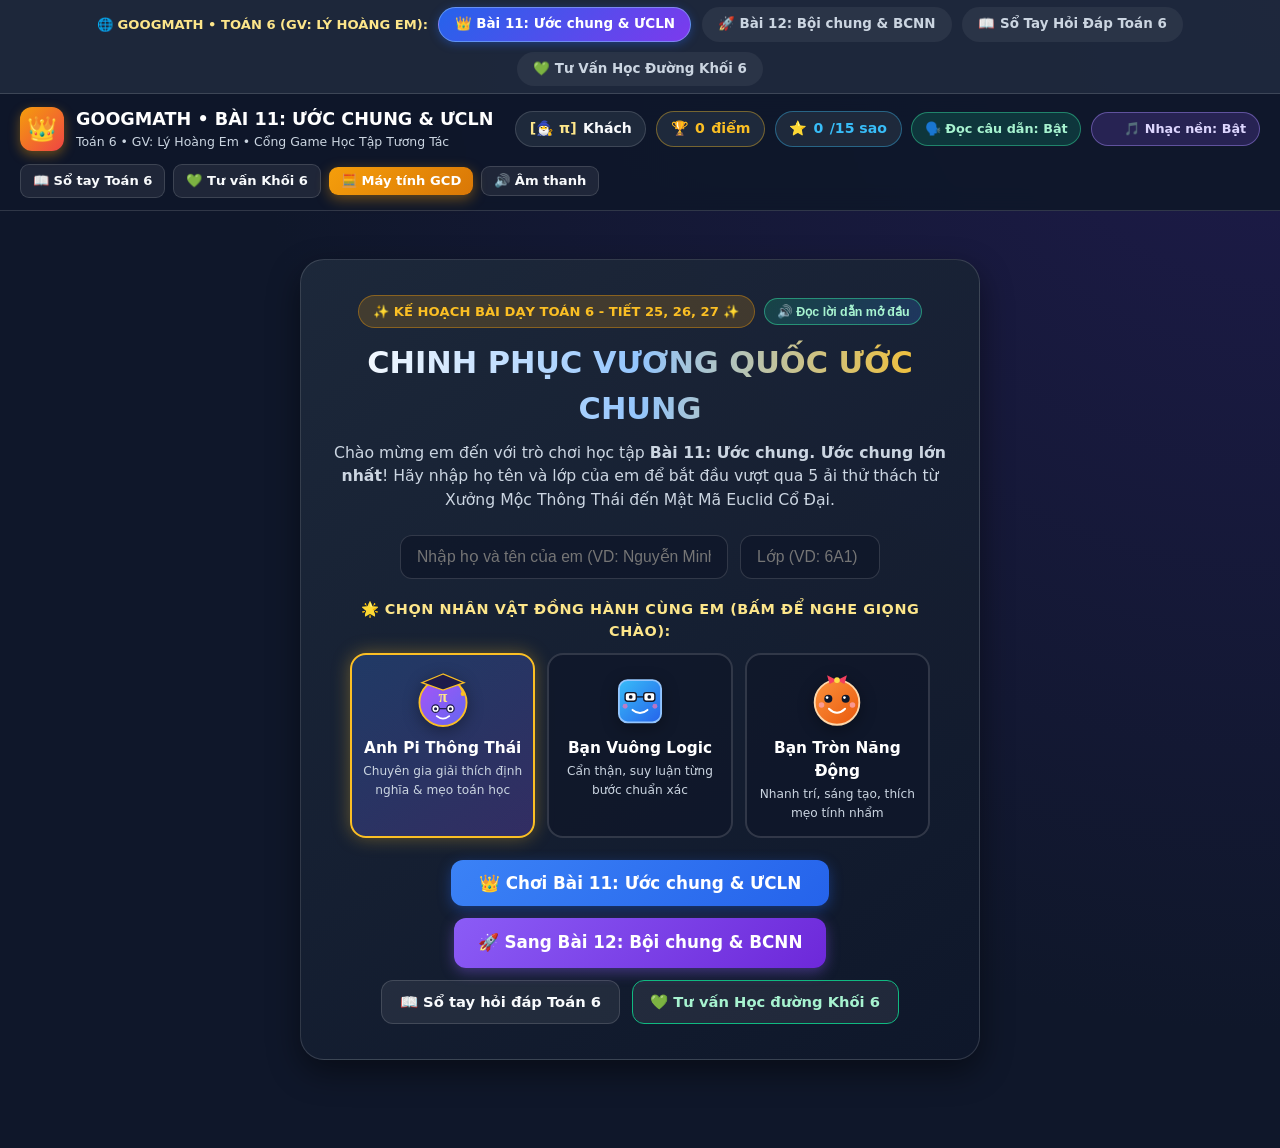
==== commit 1a708e74: "Deploy GOOGMATH Web App (Bài 11: ƯC, ƯCLN & Bài 12: BC, BCNN + Nhân vật Pi, Vuông, Tròn)" ====
--- a/index.html
+++ b/index.html
@@ -30,6 +30,9 @@
       <div class="stat-pill" id="hud-player">👤 Khách</div>
       <div class="stat-pill score">🏆 <span id="hud-score">0</span> điểm</div>
       <div class="stat-pill stars">⭐ <span id="hud-stars">0</span>/15 sao</div>
+      <div class="voice-pill" id="voice-pill" onclick="VoiceNarrator.toggle()" title="Bật/Tắt tự động đọc câu dẫn & lời thoại trong trò chơi">
+        <span id="voice-label">🗣️ Đọc câu dẫn: Bật</span>
+      </div>
       <div class="bgm-pill" id="bgm-pill" onclick="BGM.toggle()" title="Bật/Tắt nhạc nền của trò chơi">
         <div class="eq-bars">
           <span class="eq-bar"></span>
@@ -60,7 +63,12 @@
   <main class="main-container">
     <!-- 1. Welcome / Login Screen -->
     <section id="screen-welcome" class="hero-card">
-      <span class="hero-badge">✨ KẾ HOẠCH BÀI DẠY TOÁN 6 - TIẾT 25, 26, 27 ✨</span>
+      <div style="display:flex; justify-content:center; align-items:center; gap:0.6rem; flex-wrap:wrap; margin-bottom:0.75rem;">
+        <span class="hero-badge" style="margin-bottom:0;">✨ KẾ HOẠCH BÀI DẠY TOÁN 6 - TIẾT 25, 26, 27 ✨</span>
+        <button class="tts-btn" onclick="VoiceNarrator.speak('Chào mừng em đến với Vương quốc Ước Chung của Bài 11: Ước chung và Ước chung lớn nhất! Hãy chọn người bạn đồng hành Pi, Vuông hoặc Tròn, nhập họ tên và bắt đầu vượt qua 5 ải thử thách từ Xưởng Mộc Thông Thái đến Mật Mã Ơ-clít Cổ Đại nhé!')">
+          🔊 Đọc lời dẫn mở đầu
+        </button>
+      </div>
       <h2>CHINH PHỤC VƯƠNG QUỐC ƯỚC CHUNG</h2>
       <p>
         Chào mừng em đến với trò chơi học tập <strong>Bài 11: Ước chung. Ước chung lớn nhất</strong>!
--- a/styles.css
+++ b/styles.css
@@ -1180,3 +1180,101 @@
   from { opacity: 0; transform: translateY(5px); }
   to { opacity: 1; transform: translateY(0); }
 }
+
+/* ==========================================================================
+   HỆ THỐNG ĐỌC CÂU DẪN & LỒNG TIẾNG TRÒ CHƠI (VOICE NARRATOR)
+   ========================================================================== */
+.voice-pill {
+  background: rgba(16, 185, 129, 0.2);
+  border: 1px solid rgba(52, 211, 153, 0.5);
+  color: #a7f3d0;
+  padding: 0.38rem 0.8rem;
+  border-radius: 999px;
+  font-size: 0.8rem;
+  font-weight: 700;
+  display: inline-flex;
+  align-items: center;
+  gap: 0.4rem;
+  cursor: pointer;
+  transition: all 0.2s ease;
+  user-select: none;
+}
+
+.voice-pill:hover {
+  background: rgba(16, 185, 129, 0.32);
+  transform: translateY(-1px);
+}
+
+.voice-pill.muted {
+  background: rgba(100, 116, 139, 0.2);
+  border-color: rgba(148, 163, 184, 0.3);
+  color: #94a3b8;
+}
+
+.voice-pill.speaking {
+  background: linear-gradient(135deg, rgba(16, 185, 129, 0.38), rgba(6, 182, 212, 0.38));
+  border-color: #34d399;
+  color: #ffffff;
+  box-shadow: 0 0 14px rgba(16, 185, 129, 0.5);
+  animation: pulseVoice 1.1s infinite ease-in-out alternate;
+}
+
+@keyframes pulseVoice {
+  0% { transform: scale(1); }
+  100% { transform: scale(1.04); }
+}
+
+.tts-btn {
+  display: inline-flex;
+  align-items: center;
+  gap: 0.35rem;
+  background: linear-gradient(135deg, rgba(16, 185, 129, 0.22), rgba(59, 130, 246, 0.22));
+  border: 1px solid rgba(52, 211, 153, 0.55);
+  color: #a7f3d0;
+  padding: 0.32rem 0.72rem;
+  border-radius: 999px;
+  font-size: 0.78rem;
+  font-weight: 800;
+  cursor: pointer;
+  transition: all 0.18s ease;
+  white-space: nowrap;
+}
+
+.tts-btn:hover {
+  background: linear-gradient(135deg, #10b981, #2563eb);
+  color: #ffffff;
+  border-color: #6ee7b7;
+  transform: translateY(-1px);
+  box-shadow: 0 4px 12px rgba(16, 185, 129, 0.35);
+}
+
+.tts-btn.tts-sm {
+  padding: 0.2rem 0.55rem;
+  font-size: 0.73rem;
+}
+
+.story-header-row {
+  display: flex;
+  align-items: center;
+  justify-content: space-between;
+  gap: 0.65rem;
+  flex-wrap: wrap;
+  margin-bottom: 0.35rem;
+}
+
+.story-header-row h3 {
+  margin-bottom: 0 !important;
+}
+
+.step-header-row {
+  display: flex;
+  align-items: center;
+  justify-content: space-between;
+  gap: 0.6rem;
+  flex-wrap: wrap;
+  margin-bottom: 0.45rem;
+}
+
+.step-header-row h4 {
+  margin-bottom: 0 !important;
+}
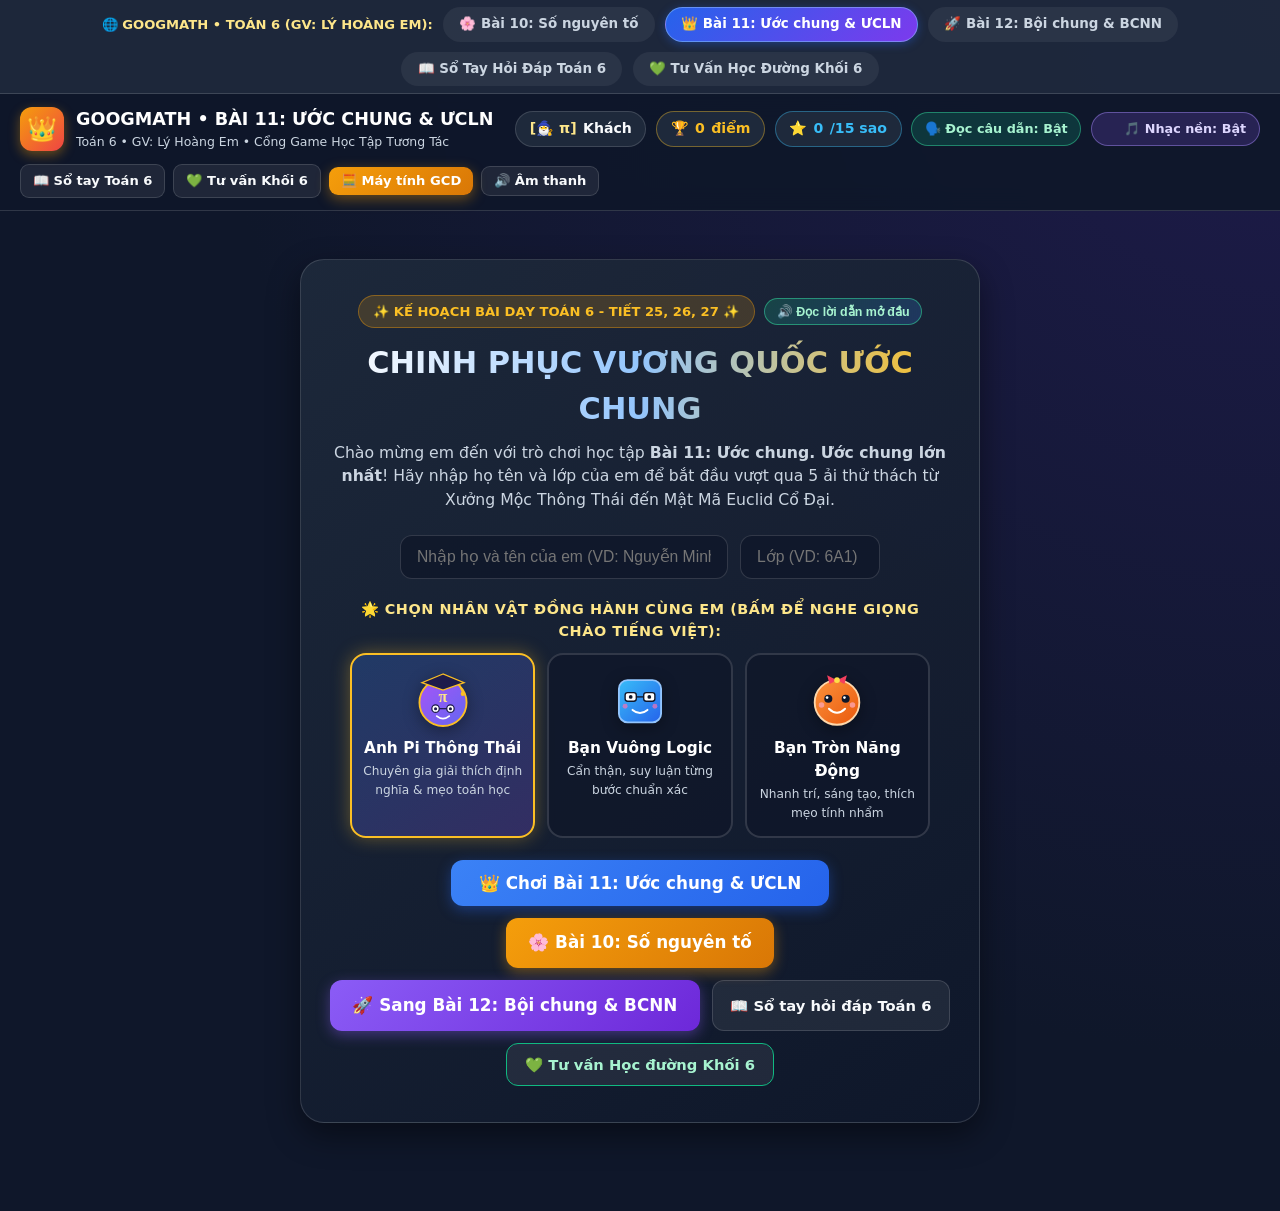
==== commit 541bf9f2: "Deploy GOOGMATH Web App (Bài 11: ƯC, ƯCLN & Bài 12: BC, BCNN + Nhân vật Pi, Vuông, Tròn)" ====
--- a/index.html
+++ b/index.html
@@ -3,13 +3,15 @@
 <head>
   <meta charset="UTF-8" />
   <meta name="viewport" content="width=device-width, initial-scale=1.0" />
-  <title>GOOGMATH • Trò Chơi Toán 6 (Bài 11: Ước chung & ƯCLN | Bài 12: Bội chung & BCNN)</title>
+  <meta name="referrer" content="no-referrer" />
+  <title>GOOGMATH • Trò Chơi Toán 6 (Bài 10, Bài 11, Bài 12 & Sổ Tay Toán 6)</title>
   <link rel="stylesheet" href="styles.css" />
 </head>
 <body>
   <!-- Lesson Switcher Bar -->
   <nav class="lesson-switcher">
     <span style="font-size:0.82rem; color:#fde68a; font-weight:800;">🌐 GOOGMATH • TOÁN 6 (GV: LÝ HOÀNG EM):</span>
+    <a href="bai10.html" class="lesson-tab">🌸 Bài 10: Số nguyên tố</a>
     <a href="index.html" class="lesson-tab active">👑 Bài 11: Ước chung & ƯCLN</a>
     <a href="bai12.html" class="lesson-tab">🚀 Bài 12: Bội chung & BCNN</a>
     <a href="sotay.html" class="lesson-tab">📖 Sổ Tay Hỏi Đáp Toán 6</a>
@@ -99,7 +101,10 @@
         <button class="btn btn-primary" style="font-size:1.05rem; padding:0.8rem 1.75rem;" onclick="App.startGame()">
           👑 Chơi Bài 11: Ước chung & ƯCLN
         </button>
-        <a href="bai12.html" class="btn btn-purple" style="font-size:1.05rem; padding:0.8rem 1.5rem; text-decoration:none;">
+        <a href="bai10.html" class="btn btn-accent" style="font-size:1.05rem; padding:0.8rem 1.4rem; text-decoration:none;">
+          🌸 Bài 10: Số nguyên tố
+        </a>
+        <a href="bai12.html" class="btn btn-purple" style="font-size:1.05rem; padding:0.8rem 1.4rem; text-decoration:none;">
           🚀 Sang Bài 12: Bội chung & BCNN
         </a>
         <a href="sotay.html" class="btn btn-outline" style="text-decoration:none;">
@@ -117,10 +122,11 @@
         <div>
           <h2 style="font-size:1.35rem; margin-bottom:0.2rem;">🗺️ Bản Đồ Bài 11: Ước Chung & ƯCLN (5 Trò Chơi)</h2>
           <p style="font-size:0.88rem; color:var(--text-muted);">
-            Mỗi ải tương ứng với một hoạt động trong Kế hoạch bài dạy Bài 11 (SGK Toán 6 trang 44 – 48). Em có thể chuyển sang <strong>Bài 12</strong> bất cứ lúc nào!
+            Mỗi ải tương ứng với một hoạt động trong Kế hoạch bài dạy Bài 11 (SGK Toán 6 trang 44 – 48). Em có thể chuyển sang <strong>Bài 10</strong> hoặc <strong>Bài 12</strong> bất cứ lúc nào!
           </p>
         </div>
         <div style="display:flex; gap:0.5rem; flex-wrap:wrap;">
+          <a href="bai10.html" class="btn btn-accent btn-sm" style="text-decoration:none;">🌸 Về Bài 10 (Số nguyên tố)</a>
           <a href="bai12.html" class="btn btn-purple btn-sm" style="text-decoration:none;">🚀 Chuyển sang Bài 12 (BC & BCNN)</a>
           <button class="btn btn-outline btn-sm" onclick="App.changePlayer()">✏️ Đổi tên & Nhân vật</button>
           <button class="btn btn-outline btn-sm" onclick="App.resetProgress()">🔄 Chơi lại từ đầu</button>
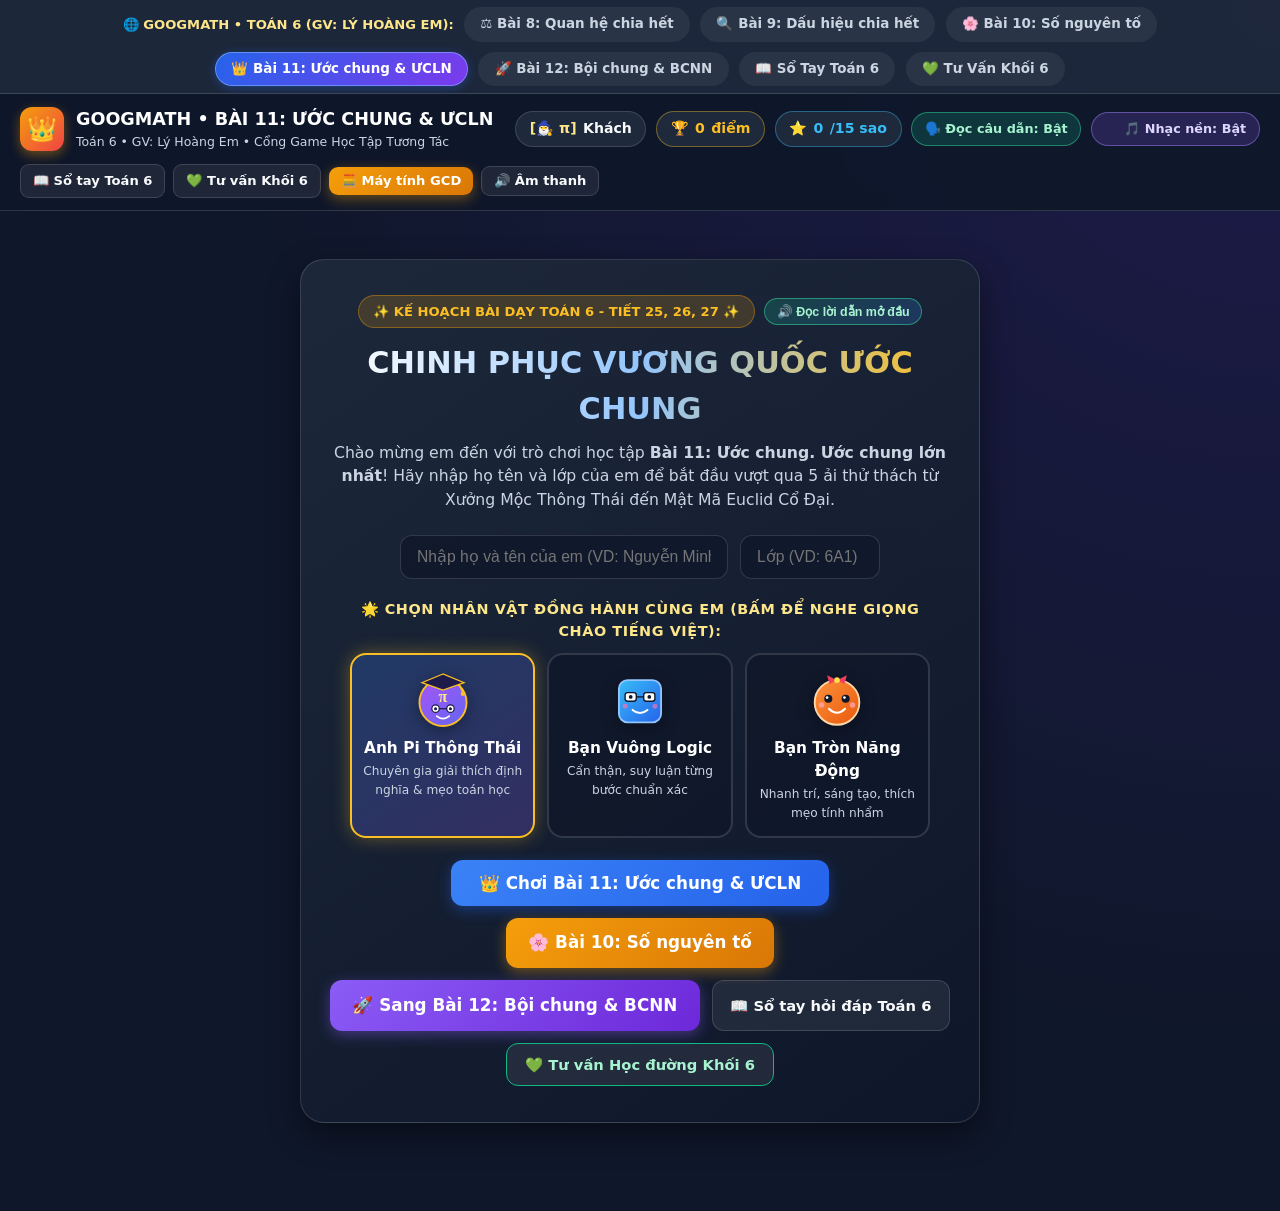
==== commit 2036ef46: "Deploy GOOGMATH Web App (Bài 11: ƯC, ƯCLN & Bài 12: BC, BCNN + Nhân vật Pi, Vuông, Tròn)" ====
--- a/index.html
+++ b/index.html
@@ -11,11 +11,13 @@
   <!-- Lesson Switcher Bar -->
   <nav class="lesson-switcher">
     <span style="font-size:0.82rem; color:#fde68a; font-weight:800;">🌐 GOOGMATH • TOÁN 6 (GV: LÝ HOÀNG EM):</span>
+    <a href="bai8.html" class="lesson-tab">⚖️ Bài 8: Quan hệ chia hết</a>
+    <a href="bai9.html" class="lesson-tab">🔍 Bài 9: Dấu hiệu chia hết</a>
     <a href="bai10.html" class="lesson-tab">🌸 Bài 10: Số nguyên tố</a>
     <a href="index.html" class="lesson-tab active">👑 Bài 11: Ước chung & ƯCLN</a>
     <a href="bai12.html" class="lesson-tab">🚀 Bài 12: Bội chung & BCNN</a>
-    <a href="sotay.html" class="lesson-tab">📖 Sổ Tay Hỏi Đáp Toán 6</a>
-    <a href="tuvan.html" class="lesson-tab">💚 Tư Vấn Học Đường Khối 6</a>
+    <a href="sotay.html" class="lesson-tab">📖 Sổ Tay Toán 6</a>
+    <a href="tuvan.html" class="lesson-tab">💚 Tư Vấn Khối 6</a>
   </nav>
 
   <!-- Top HUD Bar -->
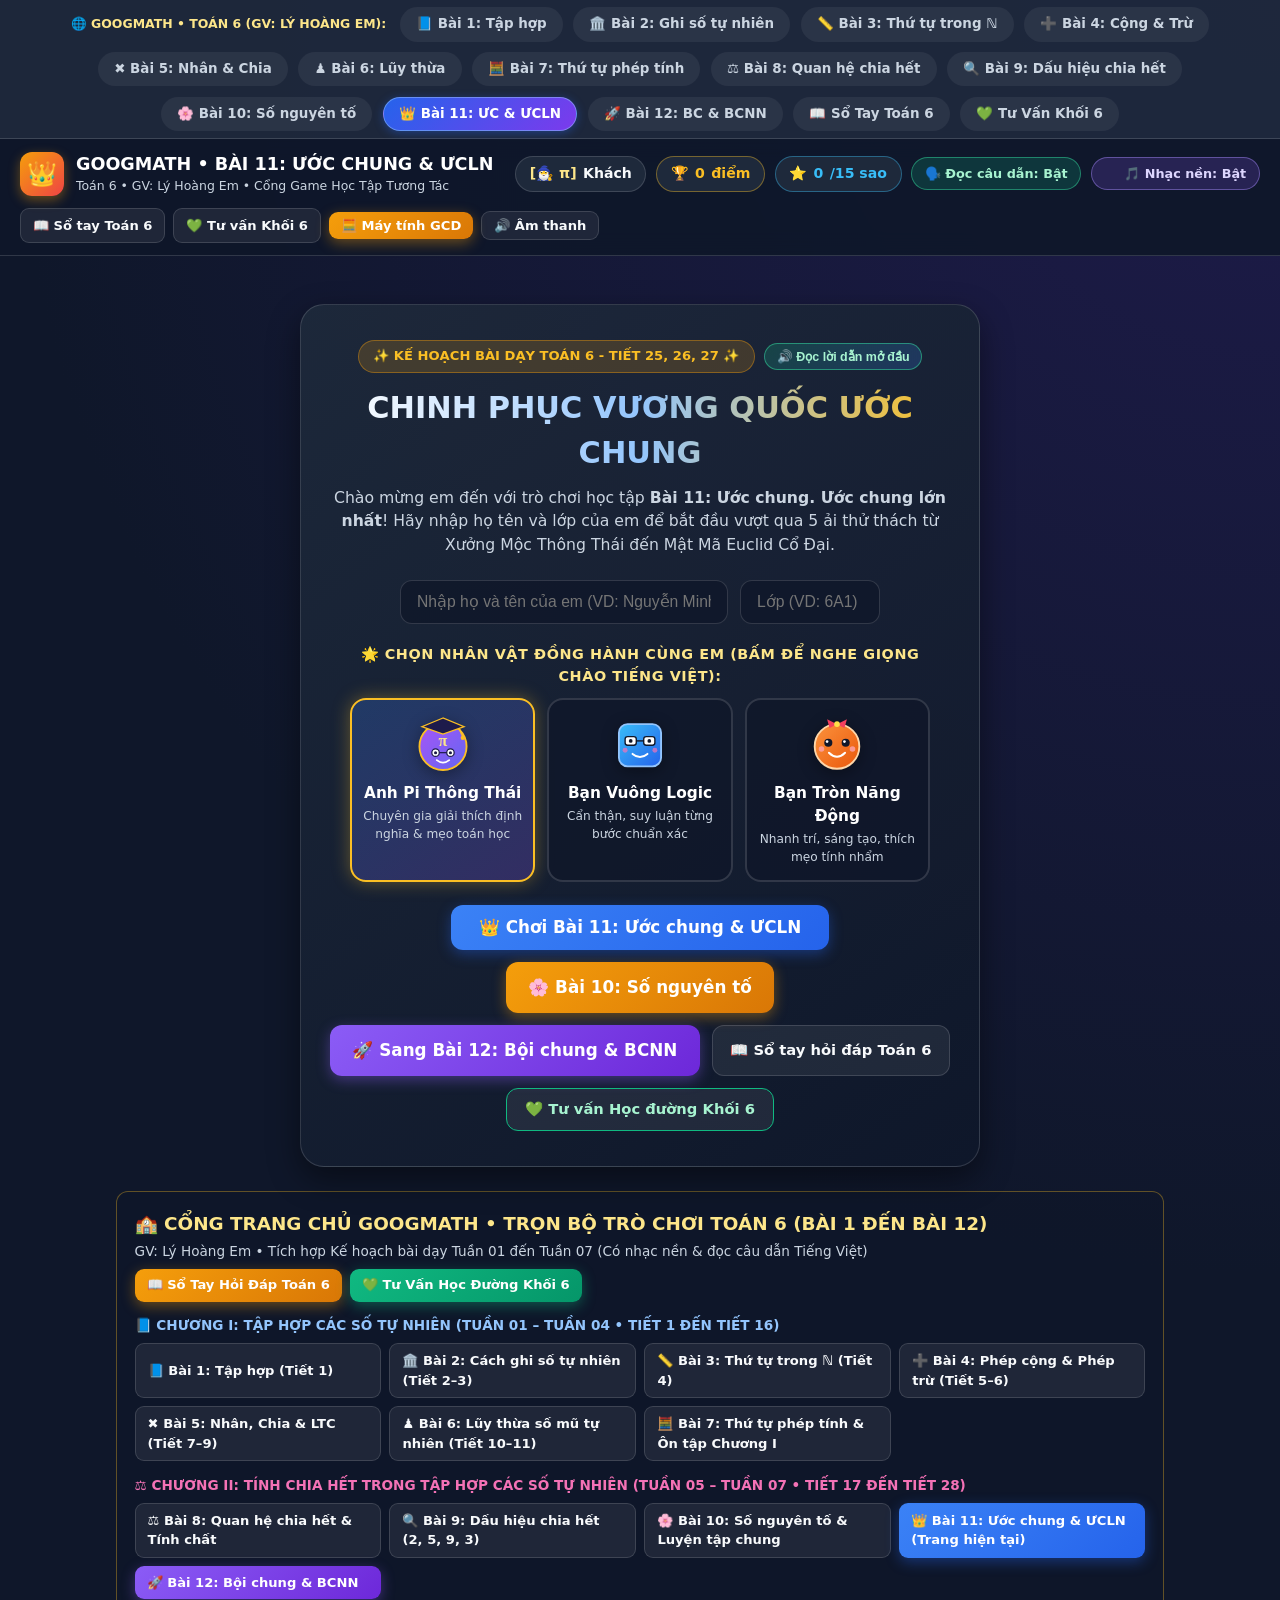
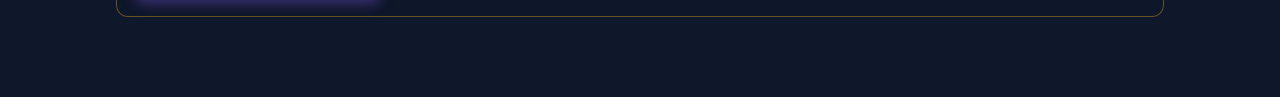
==== commit 4f06c200: "Deploy GOOGMATH Web App (Bài 11: ƯC, ƯCLN & Bài 12: BC, BCNN + Nhân vật Pi, Vuông, Tròn)" ====
--- a/index.html
+++ b/index.html
@@ -141,6 +141,44 @@
       <div id="certificate-section"></div>
     </section>
 
+    <!-- Danh mục Cổng Trò Chơi Toán 6 (Bài 1 -> Bài 12) ngay tại Trang Chủ -->
+    <section class="step-card" style="margin-top:1.4rem; border:1px solid rgba(251,191,36,0.35); background:rgba(15,23,42,0.75);">
+      <div style="display:flex; justify-content:space-between; align-items:center; flex-wrap:wrap; gap:0.5rem; margin-bottom:0.85rem;">
+        <div>
+          <h3 style="color:#fde68a; font-size:1.15rem; margin-bottom:0.2rem;">🏫 CỔNG TRANG CHỦ GOOGMATH • TRỌN BỘ TRÒ CHƠI TOÁN 6 (BÀI 1 ĐẾN BÀI 12)</h3>
+          <p style="font-size:0.85rem; color:var(--text-muted);">GV: Lý Hoàng Em • Tích hợp Kế hoạch bài dạy Tuần 01 đến Tuần 07 (Có nhạc nền &amp; đọc câu dẫn Tiếng Việt)</p>
+        </div>
+        <div style="display:flex; gap:0.5rem; flex-wrap:wrap;">
+          <a href="sotay.html" class="btn btn-accent btn-sm" style="text-decoration:none;">📖 Sổ Tay Hỏi Đáp Toán 6</a>
+          <a href="tuvan.html" class="btn btn-success btn-sm" style="text-decoration:none;">💚 Tư Vấn Học Đường Khối 6</a>
+        </div>
+      </div>
+
+      <div style="margin-bottom:0.9rem;">
+        <div style="font-size:0.85rem; font-weight:800; color:#93c5fd; margin-bottom:0.5rem;">📘 CHƯƠNG I: TẬP HỢP CÁC SỐ TỰ NHIÊN (TUẦN 01 – TUẦN 04 • TIẾT 1 ĐẾN TIẾT 16)</div>
+        <div style="display:grid; grid-template-columns: repeat(auto-fill, minmax(220px, 1fr)); gap:0.55rem;">
+          <a href="bai1.html" class="btn btn-outline btn-sm" style="text-decoration:none; justify-content:flex-start;">📘 Bài 1: Tập hợp (Tiết 1)</a>
+          <a href="bai2.html" class="btn btn-outline btn-sm" style="text-decoration:none; justify-content:flex-start;">🏛️ Bài 2: Cách ghi số tự nhiên (Tiết 2–3)</a>
+          <a href="bai3.html" class="btn btn-outline btn-sm" style="text-decoration:none; justify-content:flex-start;">📏 Bài 3: Thứ tự trong ℕ (Tiết 4)</a>
+          <a href="bai4.html" class="btn btn-outline btn-sm" style="text-decoration:none; justify-content:flex-start;">➕ Bài 4: Phép cộng &amp; Phép trừ (Tiết 5–6)</a>
+          <a href="bai5.html" class="btn btn-outline btn-sm" style="text-decoration:none; justify-content:flex-start;">✖️ Bài 5: Nhân, Chia &amp; LTC (Tiết 7–9)</a>
+          <a href="bai6.html" class="btn btn-outline btn-sm" style="text-decoration:none; justify-content:flex-start;">♟️ Bài 6: Lũy thừa số mũ tự nhiên (Tiết 10–11)</a>
+          <a href="bai7.html" class="btn btn-outline btn-sm" style="text-decoration:none; justify-content:flex-start;">🧮 Bài 7: Thứ tự phép tính &amp; Ôn tập Chương I</a>
+        </div>
+      </div>
+
+      <div>
+        <div style="font-size:0.85rem; font-weight:800; color:#f472b6; margin-bottom:0.5rem;">⚖️ CHƯƠNG II: TÍNH CHIA HẾT TRONG TẬP HỢP CÁC SỐ TỰ NHIÊN (TUẦN 05 – TUẦN 07 • TIẾT 17 ĐẾN TIẾT 28)</div>
+        <div style="display:grid; grid-template-columns: repeat(auto-fill, minmax(220px, 1fr)); gap:0.55rem;">
+          <a href="bai8.html" class="btn btn-outline btn-sm" style="text-decoration:none; justify-content:flex-start;">⚖️ Bài 8: Quan hệ chia hết &amp; Tính chất</a>
+          <a href="bai9.html" class="btn btn-outline btn-sm" style="text-decoration:none; justify-content:flex-start;">🔍 Bài 9: Dấu hiệu chia hết (2, 5, 9, 3)</a>
+          <a href="bai10.html" class="btn btn-outline btn-sm" style="text-decoration:none; justify-content:flex-start;">🌸 Bài 10: Số nguyên tố &amp; Luyện tập chung</a>
+          <a href="index.html" class="btn btn-primary btn-sm" style="text-decoration:none; justify-content:flex-start;">👑 Bài 11: Ước chung &amp; ƯCLN (Trang hiện tại)</a>
+          <a href="bai12.html" class="btn btn-purple btn-sm" style="text-decoration:none; justify-content:flex-start;">🚀 Bài 12: Bội chung &amp; BCNN</a>
+        </div>
+      </div>
+    </section>
+
     <!-- 3. Active Stage Screen -->
     <section id="screen-stage" class="stage-screen" style="display:none;">
       <div class="stage-topbar">
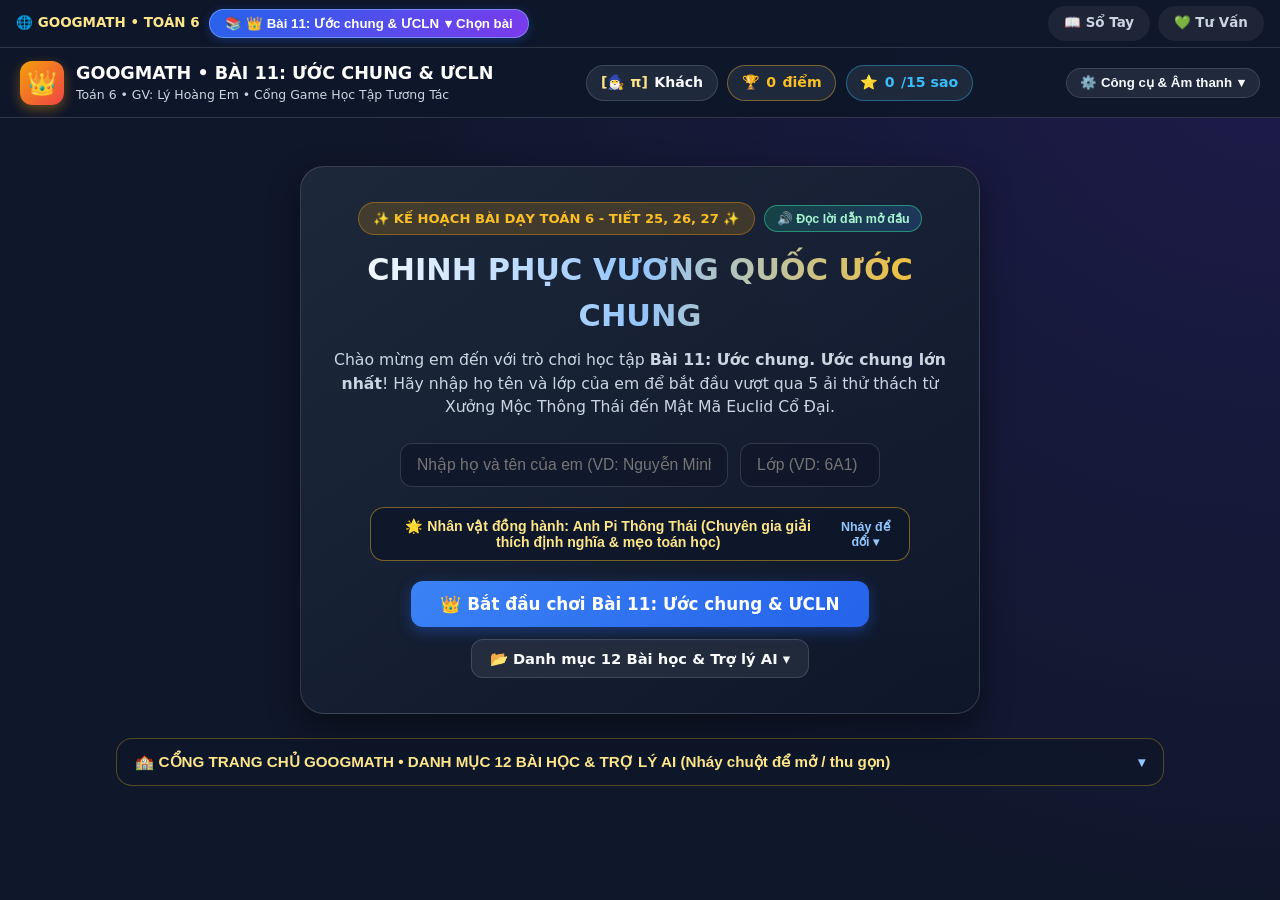
==== commit 9a712f45: "Deploy GOOGMATH Web App (Bài 11: ƯC, ƯCLN & Bài 12: BC, BCNN + Nhân vật Pi, Vuông, Tròn)" ====
--- a/index.html
+++ b/index.html
@@ -96,25 +96,16 @@
         />
       </div>
 
-      <!-- Khung chọn nhân vật đồng hành Pi, Vuông, Tròn -->
+      <!-- Khung chọn nhân vật đồng hành Pi, Vuông, Tròn (Mặc định thu gọn, nháy chuột mới hiện) -->
       <div id="welcome-companion-slot"></div>
 
       <div style="display:flex; justify-content:center; gap:0.75rem; flex-wrap:wrap;">
-        <button class="btn btn-primary" style="font-size:1.05rem; padding:0.8rem 1.75rem;" onclick="App.startGame()">
-          👑 Chơi Bài 11: Ước chung & ƯCLN
+        <button class="btn btn-primary" style="font-size:1.05rem; padding:0.8rem 1.85rem;" onclick="App.startGame()">
+          👑 Bắt đầu chơi Bài 11: Ước chung &amp; ƯCLN
         </button>
-        <a href="bai10.html" class="btn btn-accent" style="font-size:1.05rem; padding:0.8rem 1.4rem; text-decoration:none;">
-          🌸 Bài 10: Số nguyên tố
-        </a>
-        <a href="bai12.html" class="btn btn-purple" style="font-size:1.05rem; padding:0.8rem 1.4rem; text-decoration:none;">
-          🚀 Sang Bài 12: Bội chung & BCNN
-        </a>
-        <a href="sotay.html" class="btn btn-outline" style="text-decoration:none;">
-          📖 Sổ tay hỏi đáp Toán 6
-        </a>
-        <a href="tuvan.html" class="btn btn-outline" style="text-decoration:none; border-color:#10b981; color:#a7f3d0;">
-          💚 Tư vấn Học đường Khối 6
-        </a>
+        <button type="button" class="btn btn-outline" onclick="const c=document.getElementById('home-directory-card'); if(c){c.classList.toggle('open'); if(c.classList.contains('open')) c.scrollIntoView({behavior:'smooth', block:'nearest'});}">
+          📂 Danh mục 12 Bài học &amp; Trợ lý AI ▾
+        </button>
       </div>
     </section>
 
@@ -122,15 +113,13 @@
     <section id="screen-map" style="display:none;">
       <div class="map-header">
         <div>
-          <h2 style="font-size:1.35rem; margin-bottom:0.2rem;">🗺️ Bản Đồ Bài 11: Ước Chung & ƯCLN (5 Trò Chơi)</h2>
+          <h2 style="font-size:1.35rem; margin-bottom:0.2rem;">🗺️ Bản Đồ Bài 11: Ước Chung &amp; ƯCLN (5 Trò Chơi)</h2>
           <p style="font-size:0.88rem; color:var(--text-muted);">
-            Mỗi ải tương ứng với một hoạt động trong Kế hoạch bài dạy Bài 11 (SGK Toán 6 trang 44 – 48). Em có thể chuyển sang <strong>Bài 10</strong> hoặc <strong>Bài 12</strong> bất cứ lúc nào!
+            Mỗi ải tương ứng với một hoạt động trong Kế hoạch bài dạy Bài 11 (SGK Toán 6 trang 44 – 48).
           </p>
         </div>
         <div style="display:flex; gap:0.5rem; flex-wrap:wrap;">
-          <a href="bai10.html" class="btn btn-accent btn-sm" style="text-decoration:none;">🌸 Về Bài 10 (Số nguyên tố)</a>
-          <a href="bai12.html" class="btn btn-purple btn-sm" style="text-decoration:none;">🚀 Chuyển sang Bài 12 (BC & BCNN)</a>
-          <button class="btn btn-outline btn-sm" onclick="App.changePlayer()">✏️ Đổi tên & Nhân vật</button>
+          <button class="btn btn-outline btn-sm" onclick="App.changePlayer()">✏️ Đổi tên &amp; Nhân vật</button>
           <button class="btn btn-outline btn-sm" onclick="App.resetProgress()">🔄 Chơi lại từ đầu</button>
         </div>
       </div>
@@ -141,40 +130,44 @@
       <div id="certificate-section"></div>
     </section>
 
-    <!-- Danh mục Cổng Trò Chơi Toán 6 (Bài 1 -> Bài 12) ngay tại Trang Chủ -->
-    <section class="step-card" style="margin-top:1.4rem; border:1px solid rgba(251,191,36,0.35); background:rgba(15,23,42,0.75);">
-      <div style="display:flex; justify-content:space-between; align-items:center; flex-wrap:wrap; gap:0.5rem; margin-bottom:0.85rem;">
+    <!-- Danh mục Cổng Trò Chơi Toán 6 (Bài 1 -> Bài 12) - Thu gọn mặc định, nháy chuột mới hiện -->
+    <section class="collapsible-card" id="home-directory-card">
+      <button type="button" class="collapsible-header" onclick="document.getElementById('home-directory-card').classList.toggle('open')">
+        <span>🏫 CỔNG TRANG CHỦ GOOGMATH • DANH MỤC 12 BÀI HỌC &amp; TRỢ LÝ AI (Nháy chuột để mở / thu gọn)</span>
+        <span class="collapsible-arrow">▾</span>
+      </button>
+
+      <div class="collapsible-body">
+        <div style="display:flex; justify-content:space-between; align-items:center; flex-wrap:wrap; gap:0.5rem; margin-bottom:0.85rem;">
+          <p style="font-size:0.84rem; color:var(--text-muted);">GV: Lý Hoàng Em • Tích hợp Kế hoạch bài dạy Tuần 01 đến Tuần 07 (Có nhạc nền &amp; đọc câu dẫn Tiếng Việt)</p>
+          <div style="display:flex; gap:0.5rem; flex-wrap:wrap;">
+            <a href="sotay.html" class="btn btn-accent btn-sm" style="text-decoration:none;">📖 Sổ Tay Hỏi Đáp Toán 6</a>
+            <a href="tuvan.html" class="btn btn-success btn-sm" style="text-decoration:none;">💚 Tư Vấn Học Đường Khối 6</a>
+          </div>
+        </div>
+
+        <div style="margin-bottom:0.9rem;">
+          <div style="font-size:0.85rem; font-weight:800; color:#93c5fd; margin-bottom:0.5rem;">📘 CHƯƠNG I: TẬP HỢP CÁC SỐ TỰ NHIÊN (TUẦN 01 – TUẦN 04 • TIẾT 1 ĐẾN TIẾT 16)</div>
+          <div style="display:grid; grid-template-columns: repeat(auto-fill, minmax(220px, 1fr)); gap:0.55rem;">
+            <a href="bai1.html" class="btn btn-outline btn-sm" style="text-decoration:none; justify-content:flex-start;">📘 Bài 1: Tập hợp (Tiết 1)</a>
+            <a href="bai2.html" class="btn btn-outline btn-sm" style="text-decoration:none; justify-content:flex-start;">🏛️ Bài 2: Cách ghi số tự nhiên (Tiết 2–3)</a>
+            <a href="bai3.html" class="btn btn-outline btn-sm" style="text-decoration:none; justify-content:flex-start;">📏 Bài 3: Thứ tự trong ℕ (Tiết 4)</a>
+            <a href="bai4.html" class="btn btn-outline btn-sm" style="text-decoration:none; justify-content:flex-start;">➕ Bài 4: Phép cộng &amp; Phép trừ (Tiết 5–6)</a>
+            <a href="bai5.html" class="btn btn-outline btn-sm" style="text-decoration:none; justify-content:flex-start;">✖️ Bài 5: Nhân, Chia &amp; LTC (Tiết 7–9)</a>
+            <a href="bai6.html" class="btn btn-outline btn-sm" style="text-decoration:none; justify-content:flex-start;">♟️ Bài 6: Lũy thừa số mũ tự nhiên (Tiết 10–11)</a>
+            <a href="bai7.html" class="btn btn-outline btn-sm" style="text-decoration:none; justify-content:flex-start;">🧮 Bài 7: Thứ tự phép tính &amp; Ôn tập Chương I</a>
+          </div>
+        </div>
+
         <div>
-          <h3 style="color:#fde68a; font-size:1.15rem; margin-bottom:0.2rem;">🏫 CỔNG TRANG CHỦ GOOGMATH • TRỌN BỘ TRÒ CHƠI TOÁN 6 (BÀI 1 ĐẾN BÀI 12)</h3>
-          <p style="font-size:0.85rem; color:var(--text-muted);">GV: Lý Hoàng Em • Tích hợp Kế hoạch bài dạy Tuần 01 đến Tuần 07 (Có nhạc nền &amp; đọc câu dẫn Tiếng Việt)</p>
-        </div>
-        <div style="display:flex; gap:0.5rem; flex-wrap:wrap;">
-          <a href="sotay.html" class="btn btn-accent btn-sm" style="text-decoration:none;">📖 Sổ Tay Hỏi Đáp Toán 6</a>
-          <a href="tuvan.html" class="btn btn-success btn-sm" style="text-decoration:none;">💚 Tư Vấn Học Đường Khối 6</a>
-        </div>
-      </div>
-
-      <div style="margin-bottom:0.9rem;">
-        <div style="font-size:0.85rem; font-weight:800; color:#93c5fd; margin-bottom:0.5rem;">📘 CHƯƠNG I: TẬP HỢP CÁC SỐ TỰ NHIÊN (TUẦN 01 – TUẦN 04 • TIẾT 1 ĐẾN TIẾT 16)</div>
-        <div style="display:grid; grid-template-columns: repeat(auto-fill, minmax(220px, 1fr)); gap:0.55rem;">
-          <a href="bai1.html" class="btn btn-outline btn-sm" style="text-decoration:none; justify-content:flex-start;">📘 Bài 1: Tập hợp (Tiết 1)</a>
-          <a href="bai2.html" class="btn btn-outline btn-sm" style="text-decoration:none; justify-content:flex-start;">🏛️ Bài 2: Cách ghi số tự nhiên (Tiết 2–3)</a>
-          <a href="bai3.html" class="btn btn-outline btn-sm" style="text-decoration:none; justify-content:flex-start;">📏 Bài 3: Thứ tự trong ℕ (Tiết 4)</a>
-          <a href="bai4.html" class="btn btn-outline btn-sm" style="text-decoration:none; justify-content:flex-start;">➕ Bài 4: Phép cộng &amp; Phép trừ (Tiết 5–6)</a>
-          <a href="bai5.html" class="btn btn-outline btn-sm" style="text-decoration:none; justify-content:flex-start;">✖️ Bài 5: Nhân, Chia &amp; LTC (Tiết 7–9)</a>
-          <a href="bai6.html" class="btn btn-outline btn-sm" style="text-decoration:none; justify-content:flex-start;">♟️ Bài 6: Lũy thừa số mũ tự nhiên (Tiết 10–11)</a>
-          <a href="bai7.html" class="btn btn-outline btn-sm" style="text-decoration:none; justify-content:flex-start;">🧮 Bài 7: Thứ tự phép tính &amp; Ôn tập Chương I</a>
-        </div>
-      </div>
-
-      <div>
-        <div style="font-size:0.85rem; font-weight:800; color:#f472b6; margin-bottom:0.5rem;">⚖️ CHƯƠNG II: TÍNH CHIA HẾT TRONG TẬP HỢP CÁC SỐ TỰ NHIÊN (TUẦN 05 – TUẦN 07 • TIẾT 17 ĐẾN TIẾT 28)</div>
-        <div style="display:grid; grid-template-columns: repeat(auto-fill, minmax(220px, 1fr)); gap:0.55rem;">
-          <a href="bai8.html" class="btn btn-outline btn-sm" style="text-decoration:none; justify-content:flex-start;">⚖️ Bài 8: Quan hệ chia hết &amp; Tính chất</a>
-          <a href="bai9.html" class="btn btn-outline btn-sm" style="text-decoration:none; justify-content:flex-start;">🔍 Bài 9: Dấu hiệu chia hết (2, 5, 9, 3)</a>
-          <a href="bai10.html" class="btn btn-outline btn-sm" style="text-decoration:none; justify-content:flex-start;">🌸 Bài 10: Số nguyên tố &amp; Luyện tập chung</a>
-          <a href="index.html" class="btn btn-primary btn-sm" style="text-decoration:none; justify-content:flex-start;">👑 Bài 11: Ước chung &amp; ƯCLN (Trang hiện tại)</a>
-          <a href="bai12.html" class="btn btn-purple btn-sm" style="text-decoration:none; justify-content:flex-start;">🚀 Bài 12: Bội chung &amp; BCNN</a>
+          <div style="font-size:0.85rem; font-weight:800; color:#f472b6; margin-bottom:0.5rem;">⚖️ CHƯƠNG II: TÍNH CHIA HẾT TRONG TẬP HỢP CÁC SỐ TỰ NHIÊN (TUẦN 05 – TUẦN 07 • TIẾT 17 ĐẾN TIẾT 28)</div>
+          <div style="display:grid; grid-template-columns: repeat(auto-fill, minmax(220px, 1fr)); gap:0.55rem;">
+            <a href="bai8.html" class="btn btn-outline btn-sm" style="text-decoration:none; justify-content:flex-start;">⚖️ Bài 8: Quan hệ chia hết &amp; Tính chất</a>
+            <a href="bai9.html" class="btn btn-outline btn-sm" style="text-decoration:none; justify-content:flex-start;">🔍 Bài 9: Dấu hiệu chia hết (2, 5, 9, 3)</a>
+            <a href="bai10.html" class="btn btn-outline btn-sm" style="text-decoration:none; justify-content:flex-start;">🌸 Bài 10: Số nguyên tố &amp; Luyện tập chung</a>
+            <a href="index.html" class="btn btn-primary btn-sm" style="text-decoration:none; justify-content:flex-start;">👑 Bài 11: Ước chung &amp; ƯCLN (Trang hiện tại)</a>
+            <a href="bai12.html" class="btn btn-purple btn-sm" style="text-decoration:none; justify-content:flex-start;">🚀 Bài 12: Bội chung &amp; BCNN</a>
+          </div>
         </div>
       </div>
     </section>
--- a/styles.css
+++ b/styles.css
@@ -808,16 +808,205 @@
   gap: 0.5rem;
 }
 
-/* Lesson Switcher Bar */
+/* Lesson Switcher Bar - Compact Click-to-Expand */
 .lesson-switcher {
-  background: rgba(30, 41, 59, 0.95);
+  background: rgba(15, 23, 42, 0.96);
   border-bottom: 1px solid var(--border-color);
-  padding: 0.45rem 1rem;
-  display: flex;
-  align-items: center;
-  justify-content: center;
-  gap: 0.65rem;
+  padding: 0.4rem 1rem;
+  display: flex;
+  align-items: center;
+  justify-content: space-between;
+  gap: 0.6rem;
+  position: relative;
+  z-index: 250;
+}
+
+.nav-brand-mini {
+  font-size: 0.84rem;
+  color: #fde68a;
+  font-weight: 800;
+  display: inline-flex;
+  align-items: center;
+  gap: 0.4rem;
+  text-decoration: none;
+}
+
+.nav-compact-actions {
+  display: flex;
+  align-items: center;
+  gap: 0.45rem;
   flex-wrap: wrap;
+}
+
+.nav-dropdown-wrapper {
+  position: relative;
+}
+
+.nav-dropdown-btn {
+  background: linear-gradient(135deg, #2563eb, #7c3aed);
+  color: #fff;
+  border: 1px solid rgba(147, 197, 253, 0.5);
+  border-radius: 999px;
+  padding: 0.36rem 0.95rem;
+  font-size: 0.83rem;
+  font-weight: 800;
+  cursor: pointer;
+  display: inline-flex;
+  align-items: center;
+  gap: 0.4rem;
+  box-shadow: 0 2px 10px rgba(37, 99, 235, 0.35);
+  transition: all 0.18s ease;
+}
+
+.nav-dropdown-btn:hover {
+  filter: brightness(1.1);
+}
+
+.nav-dropdown-panel {
+  display: none;
+  position: absolute;
+  top: calc(100% + 8px);
+  left: 0;
+  width: min(680px, 94vw);
+  background: rgba(15, 23, 42, 0.98);
+  backdrop-filter: blur(14px);
+  border: 1px solid rgba(147, 197, 253, 0.35);
+  border-radius: 16px;
+  padding: 0.9rem;
+  box-shadow: 0 16px 40px rgba(0, 0, 0, 0.65);
+  z-index: 999;
+  animation: fadeIn 0.18s ease;
+}
+
+.nav-dropdown-panel.open {
+  display: block;
+}
+
+.nav-chapter-group {
+  margin-bottom: 0.7rem;
+}
+
+.nav-chapter-group:last-child {
+  margin-bottom: 0;
+}
+
+.nav-chapter-title {
+  font-size: 0.76rem;
+  font-weight: 800;
+  color: #93c5fd;
+  text-transform: uppercase;
+  margin-bottom: 0.4rem;
+  letter-spacing: 0.03em;
+}
+
+.nav-chapter-grid {
+  display: grid;
+  grid-template-columns: repeat(auto-fill, minmax(195px, 1fr));
+  gap: 0.4rem;
+}
+
+/* HUD Compact Tools Dropdown */
+.hud-dropdown-wrapper {
+  position: relative;
+}
+
+.hud-dropdown-btn {
+  background: rgba(255, 255, 255, 0.08);
+  border: 1px solid var(--border-color);
+  color: #f8fafc;
+  border-radius: 999px;
+  padding: 0.4rem 0.85rem;
+  font-size: 0.83rem;
+  font-weight: 700;
+  cursor: pointer;
+  display: inline-flex;
+  align-items: center;
+  gap: 0.4rem;
+  transition: all 0.18s ease;
+}
+
+.hud-dropdown-btn:hover {
+  background: rgba(255, 255, 255, 0.15);
+  border-color: rgba(147, 197, 253, 0.5);
+}
+
+.hud-dropdown-panel {
+  display: none;
+  position: absolute;
+  top: calc(100% + 8px);
+  right: 0;
+  min-width: 260px;
+  background: rgba(15, 23, 42, 0.98);
+  backdrop-filter: blur(14px);
+  border: 1px solid rgba(147, 197, 253, 0.35);
+  border-radius: 16px;
+  padding: 0.75rem;
+  box-shadow: 0 14px 34px rgba(0, 0, 0, 0.6);
+  z-index: 998;
+  flex-direction: column;
+  gap: 0.5rem;
+  animation: fadeIn 0.18s ease;
+}
+
+.hud-dropdown-panel.open {
+  display: flex;
+}
+
+.hud-dropdown-panel > * {
+  width: 100%;
+  justify-content: flex-start !important;
+}
+
+/* Collapsible Section Card */
+.collapsible-card {
+  background: rgba(15, 23, 42, 0.78);
+  border: 1px solid rgba(251, 191, 36, 0.3);
+  border-radius: 16px;
+  margin-top: 1.1rem;
+  overflow: hidden;
+  transition: all 0.2s ease;
+}
+
+.collapsible-header {
+  width: 100%;
+  background: transparent;
+  border: none;
+  color: #fde68a;
+  padding: 0.85rem 1.15rem;
+  font-size: 0.95rem;
+  font-weight: 800;
+  cursor: pointer;
+  display: flex;
+  align-items: center;
+  justify-content: space-between;
+  gap: 0.5rem;
+  text-align: left;
+}
+
+.collapsible-header:hover {
+  background: rgba(255, 255, 255, 0.04);
+}
+
+.collapsible-body {
+  display: none;
+  padding: 0 1.15rem 1.1rem;
+  border-top: 1px dashed rgba(255, 255, 255, 0.12);
+  padding-top: 0.9rem;
+  animation: fadeIn 0.2s ease;
+}
+
+.collapsible-card.open .collapsible-body {
+  display: block;
+}
+
+.collapsible-arrow {
+  transition: transform 0.2s ease;
+  font-size: 0.85rem;
+  color: #93c5fd;
+}
+
+.collapsible-card.open .collapsible-arrow {
+  transform: rotate(180deg);
 }
 
 .lesson-tab {
@@ -1005,23 +1194,42 @@
    NHÂN VẬT ĐỒNG HÀNH SGK KẾT NỐI TRI THỨC: PI, VUÔNG, TRÒN
    ========================================================================== */
 .companion-picker {
-  margin: 1rem auto 1.4rem;
-  max-width: 580px;
-}
-
-.companion-picker-title {
-  font-size: 0.9rem;
-  font-weight: 800;
+  margin: 0.85rem auto 1.25rem;
+  max-width: 540px;
+}
+
+.companion-toggle-btn {
+  width: 100%;
+  background: rgba(15, 23, 42, 0.85);
+  border: 1.5px solid rgba(251, 191, 36, 0.45);
+  border-radius: 14px;
+  padding: 0.65rem 1rem;
   color: #fde68a;
-  margin-bottom: 0.65rem;
-  text-transform: uppercase;
-  letter-spacing: 0.04em;
+  font-size: 0.88rem;
+  font-weight: 800;
+  cursor: pointer;
+  display: flex;
+  align-items: center;
+  justify-content: space-between;
+  gap: 0.5rem;
+  transition: all 0.2s ease;
+}
+
+.companion-toggle-btn:hover {
+  background: rgba(30, 41, 59, 0.95);
+  border-color: #fbbf24;
 }
 
 .companion-grid {
-  display: grid;
+  display: none;
   grid-template-columns: repeat(3, 1fr);
   gap: 0.75rem;
+  margin-top: 0.65rem;
+  animation: fadeIn 0.2s ease;
+}
+
+.companion-grid.open {
+  display: grid;
 }
 
 @media (max-width: 560px) {
@@ -1034,7 +1242,7 @@
   background: rgba(15, 23, 42, 0.8);
   border: 2px solid var(--border-color);
   border-radius: 16px;
-  padding: 0.85rem 0.65rem;
+  padding: 0.75rem 0.55rem;
   cursor: pointer;
   transition: all 0.2s ease;
   text-align: center;
@@ -1052,9 +1260,9 @@
 }
 
 .char-avatar-svg {
-  width: 62px;
-  height: 62px;
-  margin: 0 auto 0.4rem;
+  width: 54px;
+  height: 54px;
+  margin: 0 auto 0.35rem;
   display: block;
   filter: drop-shadow(0 4px 8px rgba(0, 0, 0, 0.35));
   animation: charFloat 2.8s infinite ease-in-out alternate;
@@ -1067,24 +1275,24 @@
 
 .companion-name {
   font-weight: 800;
-  font-size: 0.96rem;
+  font-size: 0.92rem;
   color: #fff;
 }
 
 .companion-role {
-  font-size: 0.76rem;
+  font-size: 0.74rem;
   color: var(--text-muted);
-  margin-top: 0.15rem;
-}
-
-/* Khung Hội Thoại Nhân Vật Pi - Vuông - Tròn trong từng ải */
+  margin-top: 0.12rem;
+}
+
+/* Khung Hội Thoại Nhân Vật Pi - Vuông - Tròn trong từng ải (Mặc định thu gọn, nháy chuột mới mở) */
 .mascot-dialogue-box {
-  background: linear-gradient(135deg, rgba(30, 41, 59, 0.95), rgba(15, 23, 42, 0.92));
-  border: 1px solid rgba(147, 197, 253, 0.3);
-  border-radius: 18px;
-  padding: 1rem 1.15rem;
-  margin-bottom: 1.25rem;
-  box-shadow: 0 8px 20px rgba(0, 0, 0, 0.25);
+  background: linear-gradient(135deg, rgba(30, 41, 59, 0.92), rgba(15, 23, 42, 0.9));
+  border: 1px solid rgba(147, 197, 253, 0.28);
+  border-radius: 14px;
+  padding: 0.65rem 1rem;
+  margin-bottom: 1rem;
+  box-shadow: 0 4px 14px rgba(0, 0, 0, 0.2);
 }
 
 .mascot-dialogue-header {
@@ -1093,23 +1301,38 @@
   justify-content: space-between;
   flex-wrap: wrap;
   gap: 0.5rem;
-  margin-bottom: 0.75rem;
-  padding-bottom: 0.5rem;
-  border-bottom: 1px dashed rgba(255, 255, 255, 0.12);
-}
-
-.mascot-dialogue-title {
-  font-size: 0.82rem;
-  font-weight: 800;
+}
+
+.mascot-dialogue-toggle {
+  background: transparent;
+  border: none;
   color: #93c5fd;
-  text-transform: uppercase;
-  letter-spacing: 0.04em;
+  font-size: 0.84rem;
+  font-weight: 800;
+  cursor: pointer;
+  display: inline-flex;
+  align-items: center;
+  gap: 0.45rem;
+  padding: 0.2rem 0;
+  text-align: left;
+}
+
+.mascot-dialogue-toggle:hover {
+  color: #fff;
 }
 
 .mascot-chat-list {
-  display: flex;
+  display: none;
   flex-direction: column;
-  gap: 0.65rem;
+  gap: 0.6rem;
+  margin-top: 0.75rem;
+  padding-top: 0.7rem;
+  border-top: 1px dashed rgba(255, 255, 255, 0.12);
+  animation: fadeIn 0.2s ease;
+}
+
+.mascot-chat-list.open {
+  display: flex;
 }
 
 .mascot-chat-item {
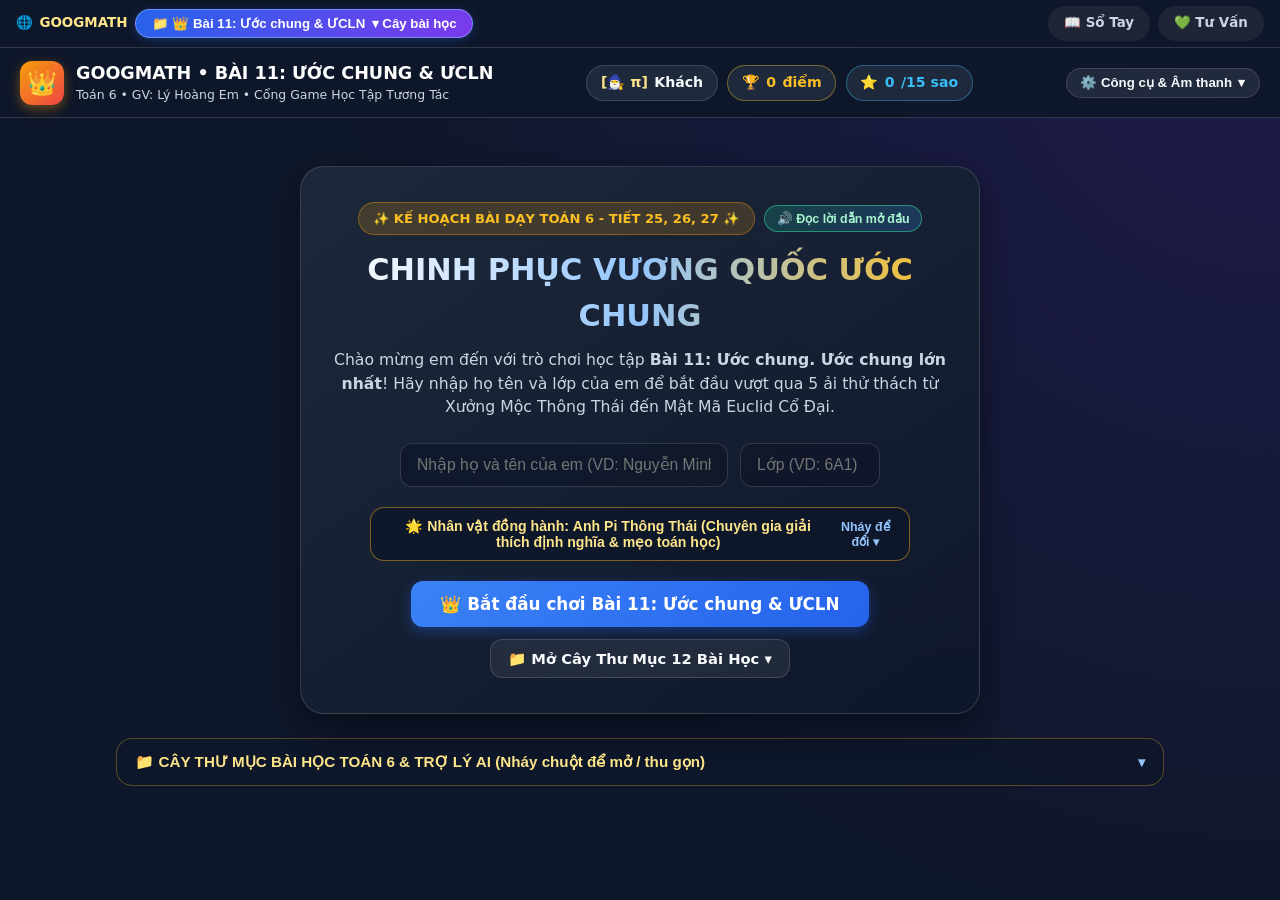
==== commit 04566301: "Deploy GOOGMATH Web App (Bài 11: ƯC, ƯCLN & Bài 12: BC, BCNN + Nhân vật Pi, Vuông, Tròn)" ====
--- a/index.html
+++ b/index.html
@@ -104,7 +104,7 @@
           👑 Bắt đầu chơi Bài 11: Ước chung &amp; ƯCLN
         </button>
         <button type="button" class="btn btn-outline" onclick="const c=document.getElementById('home-directory-card'); if(c){c.classList.toggle('open'); if(c.classList.contains('open')) c.scrollIntoView({behavior:'smooth', block:'nearest'});}">
-          📂 Danh mục 12 Bài học &amp; Trợ lý AI ▾
+          📁 Mở Cây Thư Mục 12 Bài Học ▾
         </button>
       </div>
     </section>
@@ -130,45 +130,18 @@
       <div id="certificate-section"></div>
     </section>
 
-    <!-- Danh mục Cổng Trò Chơi Toán 6 (Bài 1 -> Bài 12) - Thu gọn mặc định, nháy chuột mới hiện -->
+    <!-- Cây Thư Mục Bài Học Toán 6 (Bài 1 -> Bài 12) - Thu gọn mặc định, nháy chuột mới hiện -->
     <section class="collapsible-card" id="home-directory-card">
       <button type="button" class="collapsible-header" onclick="document.getElementById('home-directory-card').classList.toggle('open')">
-        <span>🏫 CỔNG TRANG CHỦ GOOGMATH • DANH MỤC 12 BÀI HỌC &amp; TRỢ LÝ AI (Nháy chuột để mở / thu gọn)</span>
+        <span>📁 CÂY THƯ MỤC BÀI HỌC TOÁN 6 &amp; TRỢ LÝ AI (Nháy chuột để mở / thu gọn)</span>
         <span class="collapsible-arrow">▾</span>
       </button>
 
       <div class="collapsible-body">
-        <div style="display:flex; justify-content:space-between; align-items:center; flex-wrap:wrap; gap:0.5rem; margin-bottom:0.85rem;">
-          <p style="font-size:0.84rem; color:var(--text-muted);">GV: Lý Hoàng Em • Tích hợp Kế hoạch bài dạy Tuần 01 đến Tuần 07 (Có nhạc nền &amp; đọc câu dẫn Tiếng Việt)</p>
-          <div style="display:flex; gap:0.5rem; flex-wrap:wrap;">
-            <a href="sotay.html" class="btn btn-accent btn-sm" style="text-decoration:none;">📖 Sổ Tay Hỏi Đáp Toán 6</a>
-            <a href="tuvan.html" class="btn btn-success btn-sm" style="text-decoration:none;">💚 Tư Vấn Học Đường Khối 6</a>
-          </div>
-        </div>
-
-        <div style="margin-bottom:0.9rem;">
-          <div style="font-size:0.85rem; font-weight:800; color:#93c5fd; margin-bottom:0.5rem;">📘 CHƯƠNG I: TẬP HỢP CÁC SỐ TỰ NHIÊN (TUẦN 01 – TUẦN 04 • TIẾT 1 ĐẾN TIẾT 16)</div>
-          <div style="display:grid; grid-template-columns: repeat(auto-fill, minmax(220px, 1fr)); gap:0.55rem;">
-            <a href="bai1.html" class="btn btn-outline btn-sm" style="text-decoration:none; justify-content:flex-start;">📘 Bài 1: Tập hợp (Tiết 1)</a>
-            <a href="bai2.html" class="btn btn-outline btn-sm" style="text-decoration:none; justify-content:flex-start;">🏛️ Bài 2: Cách ghi số tự nhiên (Tiết 2–3)</a>
-            <a href="bai3.html" class="btn btn-outline btn-sm" style="text-decoration:none; justify-content:flex-start;">📏 Bài 3: Thứ tự trong ℕ (Tiết 4)</a>
-            <a href="bai4.html" class="btn btn-outline btn-sm" style="text-decoration:none; justify-content:flex-start;">➕ Bài 4: Phép cộng &amp; Phép trừ (Tiết 5–6)</a>
-            <a href="bai5.html" class="btn btn-outline btn-sm" style="text-decoration:none; justify-content:flex-start;">✖️ Bài 5: Nhân, Chia &amp; LTC (Tiết 7–9)</a>
-            <a href="bai6.html" class="btn btn-outline btn-sm" style="text-decoration:none; justify-content:flex-start;">♟️ Bài 6: Lũy thừa số mũ tự nhiên (Tiết 10–11)</a>
-            <a href="bai7.html" class="btn btn-outline btn-sm" style="text-decoration:none; justify-content:flex-start;">🧮 Bài 7: Thứ tự phép tính &amp; Ôn tập Chương I</a>
-          </div>
-        </div>
-
-        <div>
-          <div style="font-size:0.85rem; font-weight:800; color:#f472b6; margin-bottom:0.5rem;">⚖️ CHƯƠNG II: TÍNH CHIA HẾT TRONG TẬP HỢP CÁC SỐ TỰ NHIÊN (TUẦN 05 – TUẦN 07 • TIẾT 17 ĐẾN TIẾT 28)</div>
-          <div style="display:grid; grid-template-columns: repeat(auto-fill, minmax(220px, 1fr)); gap:0.55rem;">
-            <a href="bai8.html" class="btn btn-outline btn-sm" style="text-decoration:none; justify-content:flex-start;">⚖️ Bài 8: Quan hệ chia hết &amp; Tính chất</a>
-            <a href="bai9.html" class="btn btn-outline btn-sm" style="text-decoration:none; justify-content:flex-start;">🔍 Bài 9: Dấu hiệu chia hết (2, 5, 9, 3)</a>
-            <a href="bai10.html" class="btn btn-outline btn-sm" style="text-decoration:none; justify-content:flex-start;">🌸 Bài 10: Số nguyên tố &amp; Luyện tập chung</a>
-            <a href="index.html" class="btn btn-primary btn-sm" style="text-decoration:none; justify-content:flex-start;">👑 Bài 11: Ước chung &amp; ƯCLN (Trang hiện tại)</a>
-            <a href="bai12.html" class="btn btn-purple btn-sm" style="text-decoration:none; justify-content:flex-start;">🚀 Bài 12: Bội chung &amp; BCNN</a>
-          </div>
-        </div>
+        <p style="font-size:0.83rem; color:var(--text-muted); margin-bottom:0.75rem;">
+          💡 Nháy vào từng thư mục <strong>📁 Chương I</strong>, <strong>📁 Chương II</strong> hoặc <strong>📁 Sổ tay &amp; Trợ lý AI</strong> để mở danh sách bài học bên trong:
+        </p>
+        <div id="home-tree-mount"></div>
       </div>
     </section>
 
--- a/styles.css
+++ b/styles.css
@@ -867,13 +867,15 @@
   position: absolute;
   top: calc(100% + 8px);
   left: 0;
-  width: min(680px, 94vw);
+  width: min(560px, 95vw);
+  max-height: 82vh;
+  overflow-y: auto;
   background: rgba(15, 23, 42, 0.98);
-  backdrop-filter: blur(14px);
-  border: 1px solid rgba(147, 197, 253, 0.35);
+  backdrop-filter: blur(16px);
+  border: 1px solid rgba(147, 197, 253, 0.38);
   border-radius: 16px;
-  padding: 0.9rem;
-  box-shadow: 0 16px 40px rgba(0, 0, 0, 0.65);
+  padding: 0.85rem;
+  box-shadow: 0 18px 44px rgba(0, 0, 0, 0.72);
   z-index: 999;
   animation: fadeIn 0.18s ease;
 }
@@ -882,27 +884,210 @@
   display: block;
 }
 
-.nav-chapter-group {
-  margin-bottom: 0.7rem;
-}
-
-.nav-chapter-group:last-child {
-  margin-bottom: 0;
-}
-
-.nav-chapter-title {
+/* ==========================================================================
+   CÂY THƯ MỤC BÀI HỌC (FOLDER TREE EXPLORER)
+   ========================================================================== */
+.tree-header-bar {
+  display: flex;
+  align-items: center;
+  justify-content: space-between;
+  gap: 0.5rem;
+  padding-bottom: 0.55rem;
+  margin-bottom: 0.55rem;
+  border-bottom: 1px solid rgba(255, 255, 255, 0.1);
+}
+
+.tree-root-title {
+  font-size: 0.82rem;
+  font-weight: 800;
+  color: #fde68a;
+  display: flex;
+  align-items: center;
+  gap: 0.4rem;
+}
+
+.tree-close-btn {
+  background: rgba(255, 255, 255, 0.08);
+  border: 1px solid rgba(255, 255, 255, 0.16);
+  color: #cbd5e1;
+  border-radius: 8px;
+  padding: 0.22rem 0.6rem;
   font-size: 0.76rem;
+  font-weight: 700;
+  cursor: pointer;
+}
+
+.tree-close-btn:hover {
+  background: rgba(239, 68, 68, 0.25);
+  color: #fff;
+}
+
+.tree-explorer {
+  display: flex;
+  flex-direction: column;
+  gap: 0.45rem;
+}
+
+.tree-folder {
+  background: rgba(30, 41, 59, 0.65);
+  border: 1px solid rgba(255, 255, 255, 0.1);
+  border-radius: 12px;
+  overflow: hidden;
+  transition: border-color 0.18s ease;
+}
+
+.tree-folder.open {
+  border-color: rgba(96, 165, 250, 0.42);
+  background: rgba(30, 41, 59, 0.88);
+}
+
+.tree-folder-btn {
+  width: 100%;
+  background: transparent;
+  border: none;
+  color: #f8fafc;
+  padding: 0.65rem 0.8rem;
+  font-size: 0.86rem;
   font-weight: 800;
+  cursor: pointer;
+  display: flex;
+  align-items: center;
+  justify-content: space-between;
+  gap: 0.5rem;
+  text-align: left;
+  transition: background 0.15s ease;
+}
+
+.tree-folder-btn:hover {
+  background: rgba(255, 255, 255, 0.05);
+}
+
+.tree-folder-left {
+  display: flex;
+  align-items: center;
+  gap: 0.48rem;
+  min-width: 0;
+}
+
+.tree-caret {
+  font-size: 0.75rem;
   color: #93c5fd;
-  text-transform: uppercase;
-  margin-bottom: 0.4rem;
-  letter-spacing: 0.03em;
-}
-
-.nav-chapter-grid {
-  display: grid;
-  grid-template-columns: repeat(auto-fill, minmax(195px, 1fr));
-  gap: 0.4rem;
+  width: 14px;
+  display: inline-block;
+  text-align: center;
+  transition: transform 0.18s ease;
+}
+
+.tree-folder.open .tree-caret {
+  transform: rotate(90deg);
+}
+
+.tree-folder-icon {
+  font-size: 1.05rem;
+  flex-shrink: 0;
+}
+
+.tree-folder-name {
+  white-space: nowrap;
+  overflow: hidden;
+  text-overflow: ellipsis;
+}
+
+.tree-folder-count {
+  font-size: 0.72rem;
+  font-weight: 700;
+  color: #cbd5e1;
+  background: rgba(255, 255, 255, 0.08);
+  padding: 0.14rem 0.5rem;
+  border-radius: 999px;
+  flex-shrink: 0;
+}
+
+.tree-children {
+  display: none;
+  flex-direction: column;
+  padding: 0.25rem 0.65rem 0.6rem 1.35rem;
+  border-top: 1px dashed rgba(255, 255, 255, 0.1);
+  position: relative;
+}
+
+.tree-folder.open .tree-children {
+  display: flex;
+}
+
+/* Đường kẻ nhánh cây thư mục dọc */
+.tree-children::before {
+  content: '';
+  position: absolute;
+  left: 1.35rem;
+  top: 0.25rem;
+  bottom: 0.85rem;
+  width: 1.5px;
+  background: rgba(148, 163, 184, 0.35);
+}
+
+.tree-node {
+  position: relative;
+  display: flex;
+  align-items: center;
+  justify-content: space-between;
+  gap: 0.5rem;
+  padding: 0.5rem 0.7rem 0.5rem 1.15rem;
+  margin-top: 0.22rem;
+  border-radius: 10px;
+  text-decoration: none;
+  color: #e2e8f0;
+  font-size: 0.84rem;
+  font-weight: 700;
+  transition: all 0.16s ease;
+  border: 1px solid transparent;
+}
+
+/* Đường kẻ nhánh ngang ├─ */
+.tree-node::before {
+  content: '';
+  position: absolute;
+  left: 0;
+  top: 50%;
+  width: 0.8rem;
+  height: 1.5px;
+  background: rgba(148, 163, 184, 0.35);
+}
+
+.tree-node:hover {
+  background: rgba(59, 130, 246, 0.15);
+  color: #fff;
+  border-color: rgba(96, 165, 250, 0.3);
+}
+
+.tree-node.active {
+  background: linear-gradient(135deg, rgba(37, 99, 235, 0.38), rgba(124, 58, 237, 0.38));
+  color: #fff;
+  border-color: rgba(147, 197, 253, 0.55);
+  box-shadow: 0 2px 10px rgba(37, 99, 235, 0.25);
+}
+
+.tree-node-label {
+  display: flex;
+  align-items: center;
+  gap: 0.45rem;
+  min-width: 0;
+}
+
+.tree-node-meta {
+  font-size: 0.7rem;
+  color: #93c5fd;
+  background: rgba(15, 23, 42, 0.65);
+  padding: 0.12rem 0.45rem;
+  border-radius: 6px;
+  white-space: nowrap;
+  flex-shrink: 0;
+}
+
+.tree-node.active .tree-node-meta {
+  background: #fbbf24;
+  color: #0f172a;
+  font-weight: 800;
 }
 
 /* HUD Compact Tools Dropdown */
@@ -1501,3 +1686,262 @@
 .step-header-row h4 {
   margin-bottom: 0 !important;
 }
+
+/* ==========================================================================
+   TỐI ƯU GIAO DIỆN ĐIỆN THOẠI DI ĐỘNG (MOBILE-FIRST RESPONSIVE)
+   ========================================================================== */
+@media (max-width: 768px) {
+  /* 1. Thanh chuyển bài học đầu trang gọn gàng 1 hàng */
+  .lesson-switcher {
+    padding: 0.35rem 0.6rem;
+    gap: 0.35rem;
+  }
+
+  .nav-brand-mini {
+    font-size: 0.78rem;
+  }
+
+  .nav-dropdown-btn {
+    padding: 0.34rem 0.75rem;
+    font-size: 0.78rem;
+    max-width: 62vw;
+  }
+
+  .nav-dropdown-btn span:first-child {
+    overflow: hidden;
+    text-overflow: ellipsis;
+    white-space: nowrap;
+  }
+
+  .nav-compact-actions .lesson-tab {
+    padding: 0.32rem 0.65rem;
+    font-size: 0.76rem;
+  }
+
+  /* Cây thư mục mở dạng ngăn kéo toàn chiều ngang trên điện thoại */
+  .nav-dropdown-panel {
+    position: fixed;
+    top: 46px;
+    left: 8px;
+    right: 8px;
+    width: auto;
+    max-height: 82vh;
+    padding: 0.75rem;
+    border-radius: 16px;
+    box-shadow: 0 20px 50px rgba(0, 0, 0, 0.85);
+  }
+
+  /* 2. Thanh HUD nhỏ gọn, không chiếm diện tích màn hình dọc */
+  .hud-bar {
+    padding: 0.45rem 0.65rem;
+    gap: 0.4rem;
+  }
+
+  .brand {
+    gap: 0.5rem;
+    max-width: 100%;
+  }
+
+  .brand-icon {
+    width: 34px;
+    height: 34px;
+    font-size: 1.15rem;
+    border-radius: 9px;
+    flex-shrink: 0;
+  }
+
+  .brand-text h1 {
+    font-size: 0.88rem;
+    line-height: 1.25;
+  }
+
+  .brand-text p {
+    display: none;
+  }
+
+  .hud-stats {
+    gap: 0.35rem;
+  }
+
+  .stat-pill {
+    padding: 0.28rem 0.58rem;
+    font-size: 0.76rem;
+  }
+
+  .hud-dropdown-btn {
+    padding: 0.3rem 0.65rem;
+    font-size: 0.76rem;
+  }
+
+  .hud-dropdown-panel {
+    position: fixed;
+    top: 94px;
+    right: 8px;
+    left: 8px;
+    min-width: unset;
+    width: auto;
+  }
+
+  /* 3. Khung nội dung chính & Thẻ chào mừng */
+  .main-container {
+    padding: 0.75rem 0.55rem 3rem;
+  }
+
+  .hero-card {
+    padding: 1.25rem 0.9rem;
+    margin: 0.5rem auto 1rem;
+    border-radius: 18px;
+  }
+
+  .hero-card h2 {
+    font-size: 1.35rem;
+  }
+
+  .hero-card p {
+    font-size: 0.88rem;
+    margin-bottom: 1rem;
+  }
+
+  /* Chống tự động phóng to (Auto-zoom) trên iPhone/Android khi nhập liệu */
+  .input-field,
+  .exp-input,
+  input[type="text"],
+  input[type="number"],
+  select,
+  textarea {
+    font-size: 16px !important;
+  }
+
+  /* 4. Bản đồ chặng & Màn hình chơi từng ải */
+  .map-header {
+    padding: 0.8rem 0.85rem;
+    gap: 0.65rem;
+  }
+
+  .quest-grid {
+    grid-template-columns: 1fr;
+    gap: 0.8rem;
+  }
+
+  .quest-card {
+    padding: 1rem;
+  }
+
+  .stage-screen {
+    padding: 0.9rem 0.7rem;
+    border-radius: 16px;
+  }
+
+  .stage-topbar {
+    padding-bottom: 0.65rem;
+    margin-bottom: 0.85rem;
+    gap: 0.5rem;
+  }
+
+  /* Thanh bước câu hỏi vuốt ngang mượt mà trên điện thoại */
+  .stage-progress-pills {
+    width: 100%;
+    flex-wrap: nowrap;
+    overflow-x: auto;
+    padding-bottom: 4px;
+    -webkit-overflow-scrolling: touch;
+  }
+
+  .sub-pill {
+    flex-shrink: 0;
+    padding: 0.32rem 0.7rem;
+    font-size: 0.78rem;
+  }
+
+  /* 5. Nút bấm & Đáp án trắc nghiệm tối ưu thao tác chạm ngón tay (Touch Target >= 44px) */
+  .options-grid {
+    grid-template-columns: 1fr;
+    gap: 0.55rem;
+  }
+
+  .option-btn {
+    padding: 0.8rem 0.9rem;
+    font-size: 0.92rem;
+    min-height: 46px;
+  }
+
+  .btn {
+    min-height: 42px;
+    padding: 0.55rem 0.95rem;
+    font-size: 0.88rem;
+  }
+
+  .btn-sm {
+    min-height: 36px;
+    padding: 0.36rem 0.68rem;
+    font-size: 0.78rem;
+  }
+
+  .story-box {
+    padding: 0.8rem 0.9rem;
+    margin-bottom: 0.9rem;
+  }
+
+  .story-box h3 {
+    font-size: 0.96rem;
+  }
+
+  .story-box p {
+    font-size: 0.88rem;
+  }
+
+  .step-card {
+    padding: 0.85rem 0.75rem;
+  }
+
+  .mascot-dialogue-box {
+    padding: 0.55rem 0.75rem;
+  }
+
+  .mascot-chat-item {
+    padding: 0.55rem 0.65rem;
+    gap: 0.55rem;
+  }
+
+  .mascot-chat-avatar {
+    width: 38px;
+    height: 38px;
+  }
+
+  .collapsible-header {
+    padding: 0.75rem 0.85rem;
+    font-size: 0.85rem;
+  }
+
+  .collapsible-body {
+    padding: 0.75rem 0.75rem 0.9rem;
+  }
+
+  .tree-children {
+    padding-left: 0.9rem;
+  }
+
+  .tree-children::before {
+    left: 0.9rem;
+  }
+
+  .tree-node {
+    padding: 0.52rem 0.6rem 0.52rem 0.95rem;
+    font-size: 0.82rem;
+    min-height: 42px;
+  }
+}
+
+@media (max-width: 420px) {
+  .nav-brand-mini span.brand-sub {
+    display: none;
+  }
+
+  .pond-grid {
+    grid-template-columns: repeat(auto-fill, minmax(56px, 1fr));
+  }
+
+  .timeline-grid {
+    grid-template-columns: repeat(auto-fill, minmax(46px, 1fr));
+  }
+}
